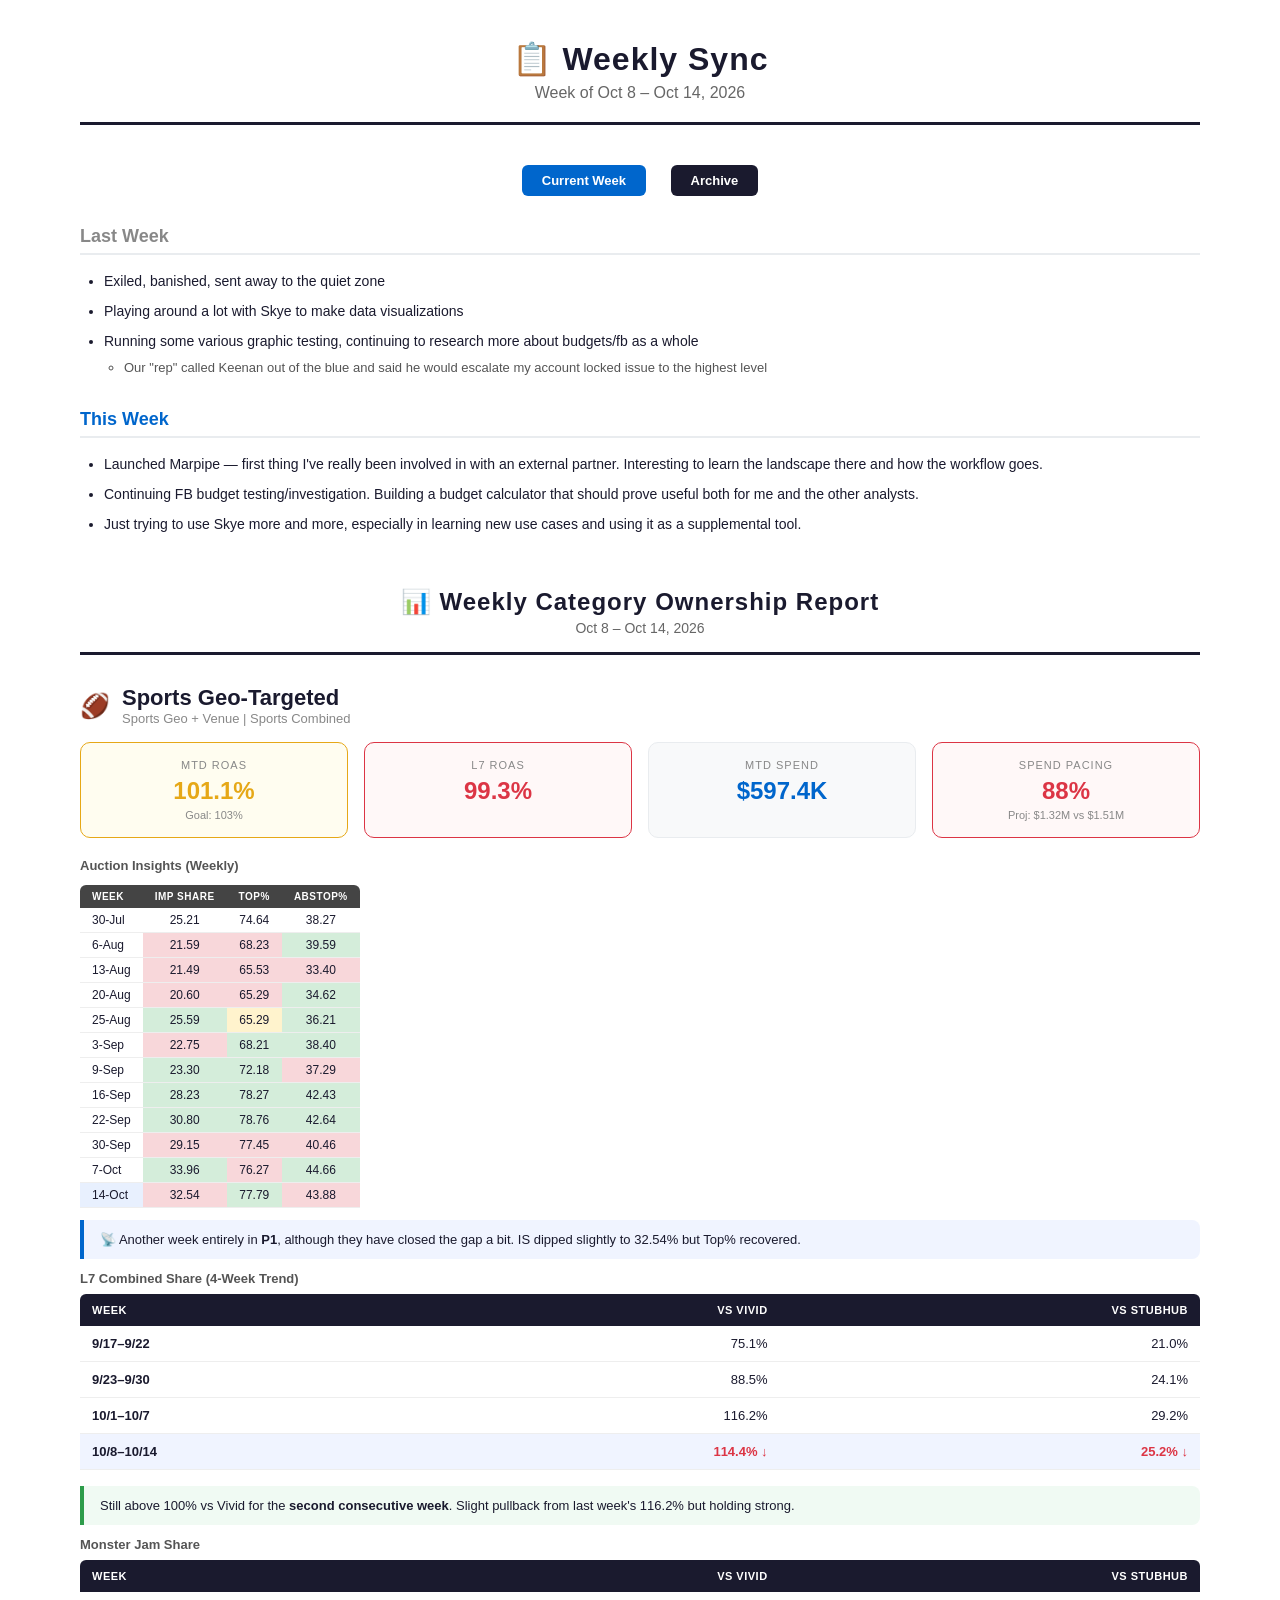
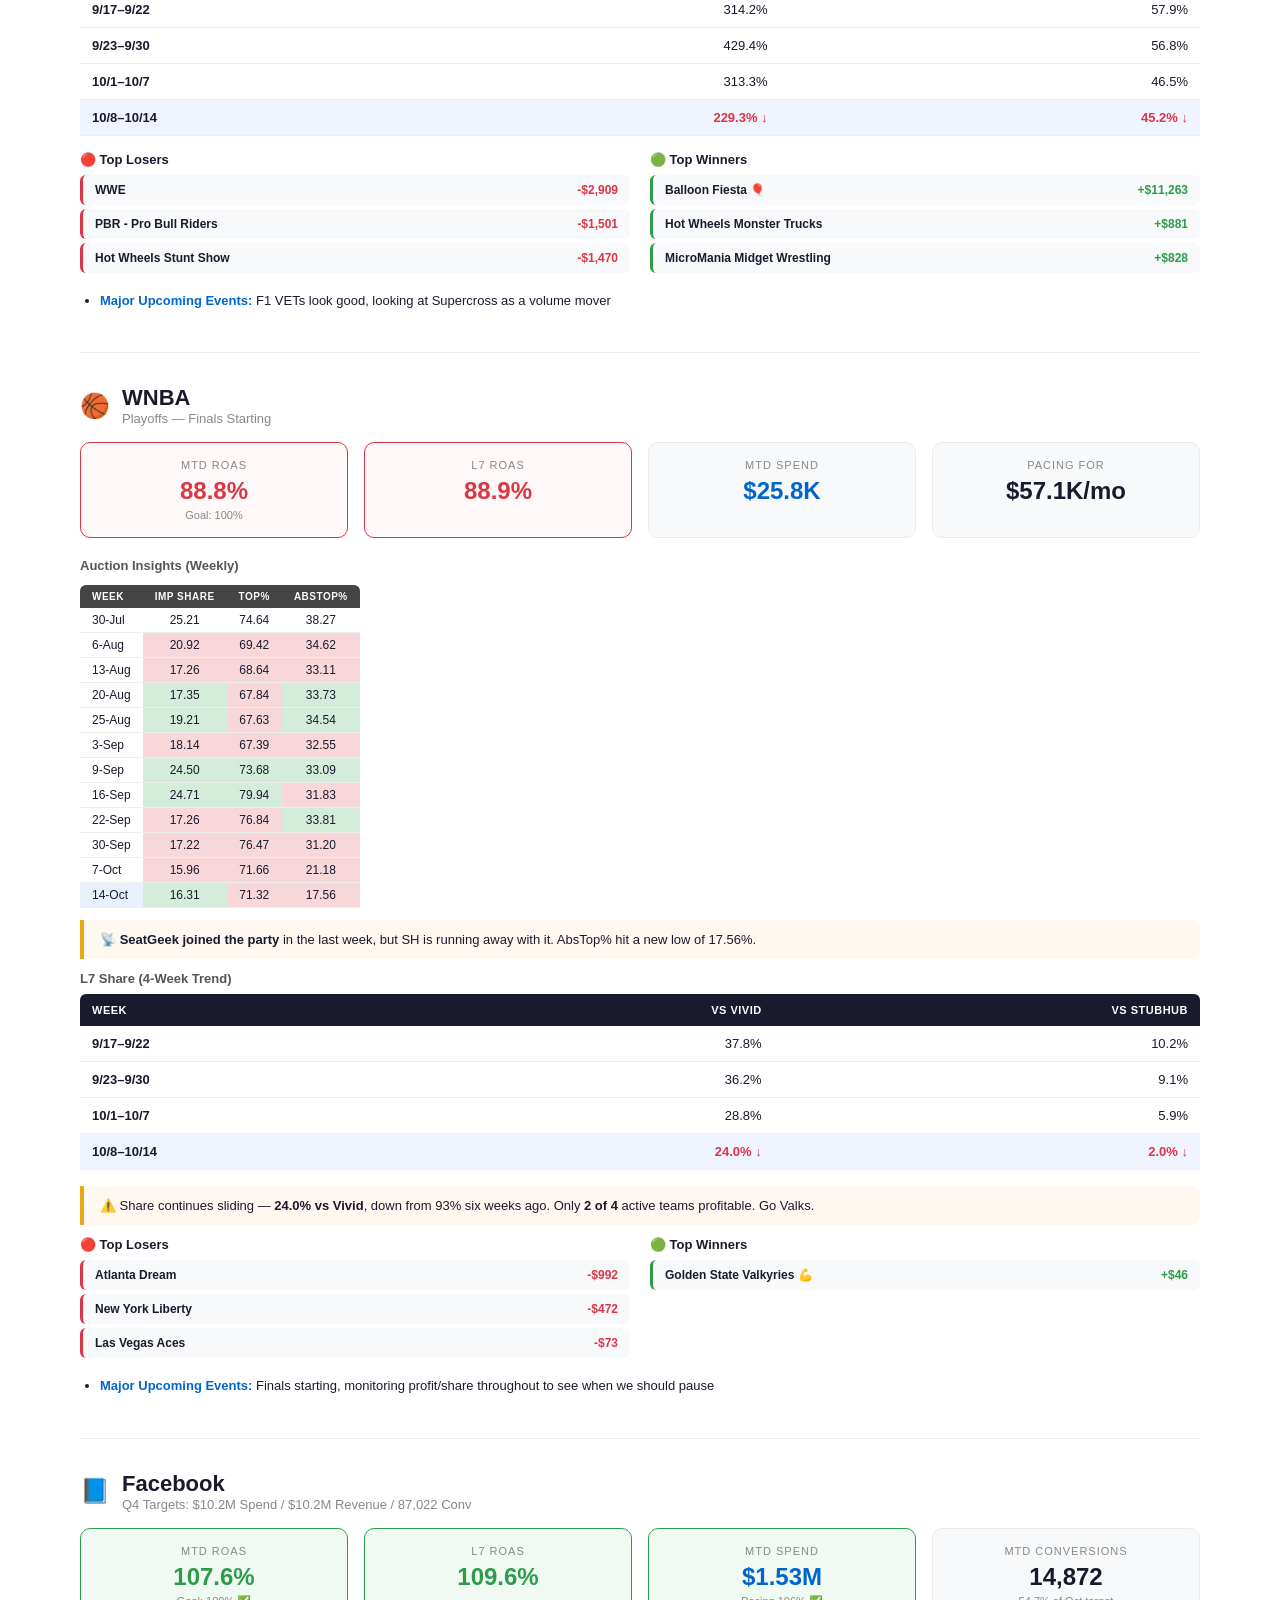
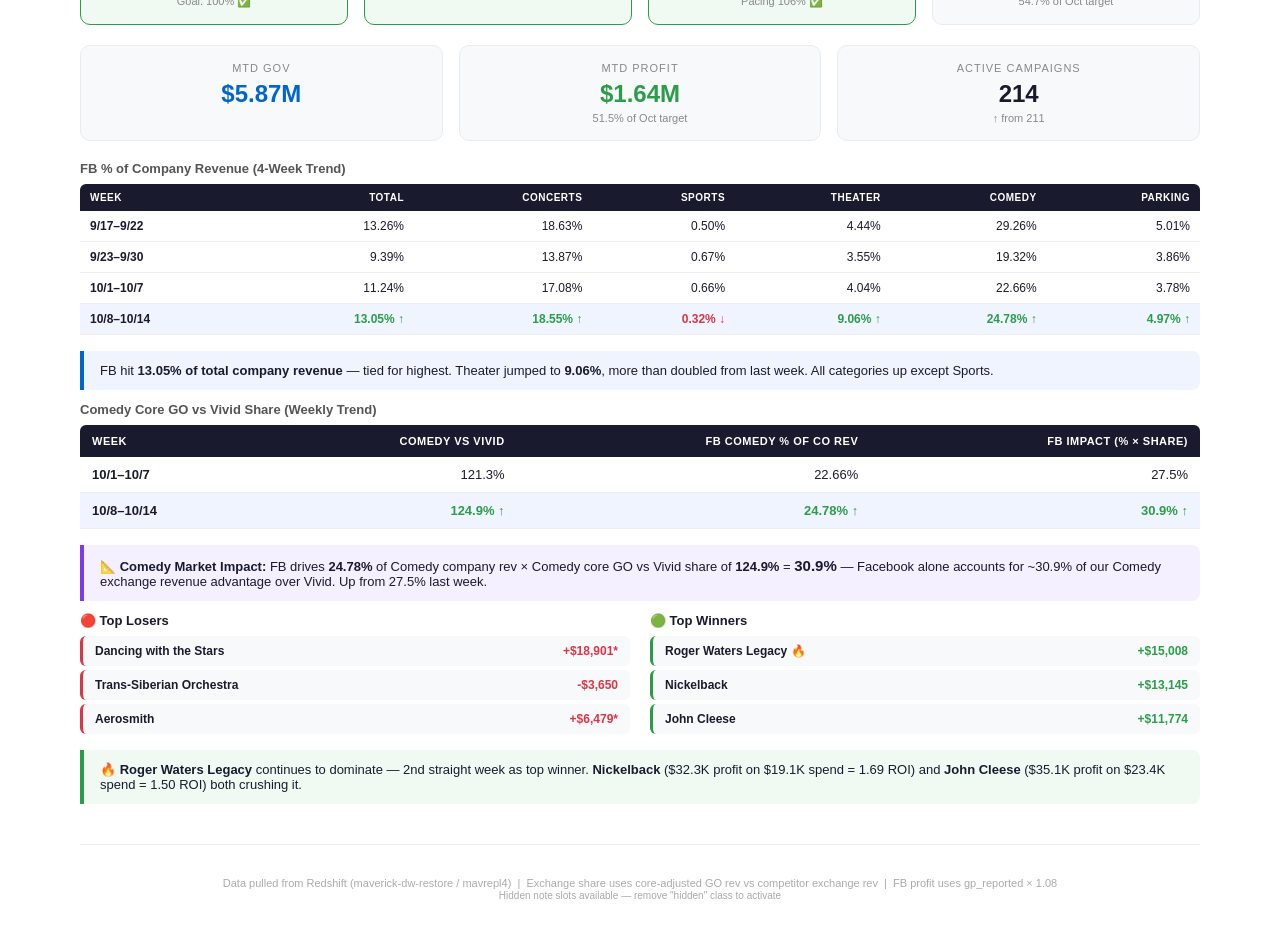
==== index.html @ dedd5990 "week of 10/8-10/14" ====
<!DOCTYPE html>
<html lang="en">
<head>
<meta charset="UTF-8">
<meta name="viewport" content="width=device-width, initial-scale=1.0">
<title>Weekly Sync</title>
<link rel="stylesheet" href="style.css">
</head>
<body>

<div class="page-header">
  <h1>📋 Weekly Sync</h1>
  <div class="date">Week of Oct 8 – Oct 14, 2026</div>
</div>

<div class="nav-bar">
  <a href="index.html" class="active">Current Week</a>
  <a href="archive/index.html">Archive</a>
</div>

<!-- ===================== SYNC SECTION ===================== -->
<div class="section">

  <div class="sync-section">
    <div class="sync-title last-week">Last Week</div>
    <ul class="sync-list">
      <li>Exiled, banished, sent away to the quiet zone</li>
      <li>Playing around a lot with Skye to make data visualizations</li>
      <li>Running some various graphic testing, continuing to research more about budgets/fb as a whole
        <ul class="sub-list">
          <li>Our "rep" called Keenan out of the blue and said he would escalate my account locked issue to the highest level</li>
        </ul>
      </li>
    </ul>
  </div>

  <div class="sync-section">
    <div class="sync-title this-week">This Week</div>
    <ul class="sync-list">
      <li>Launched Marpipe — first thing I've really been involved in with an external partner. Interesting to learn the landscape there and how the workflow goes.</li>
      <li>Continuing FB budget testing/investigation. Building a budget calculator that should prove useful both for me and the other analysts.</li>
      <li>Just trying to use Skye more and more, especially in learning new use cases and using it as a supplemental tool.</li>
    </ul>
  </div>

  <div class="manual-note hidden"><!-- ✏️ Extra sync note slot 1 --></div>
  <div class="manual-note hidden"><!-- ✏️ Extra sync note slot 2 --></div>
</div>

<!-- ===================== OWNERSHIP REPORT DIVIDER ===================== -->
<div class="section-divider">
  <h2>📊 Weekly Category Ownership Report</h2>
  <div class="sub">Oct 8 – Oct 14, 2026</div>
</div>

<!-- ===================== SPORTS GEO ===================== -->
<div class="section">
  <div class="section-header">
    <span class="section-icon">🏈</span>
    <div>
      <div class="section-title">Sports Geo-Targeted</div>
      <div class="section-subtitle">Sports Geo + Venue | Sports Combined</div>
    </div>
  </div>

  <div class="kpi-row">
    <div class="kpi-card target-close">
      <div class="kpi-label">MTD ROAS</div>
      <div class="kpi-value kpi-yellow">101.1%</div>
      <div class="kpi-sub">Goal: 103%</div>
    </div>
    <div class="kpi-card target-miss">
      <div class="kpi-label">L7 ROAS</div>
      <div class="kpi-value kpi-red">99.3%</div>
    </div>
    <div class="kpi-card">
      <div class="kpi-label">MTD Spend</div>
      <div class="kpi-value kpi-blue">$597.4K</div>
    </div>
    <div class="kpi-card target-miss">
      <div class="kpi-label">Spend Pacing</div>
      <div class="kpi-value kpi-red">88%</div>
      <div class="kpi-sub">Proj: $1.32M vs $1.51M</div>
    </div>
  </div>

  <div class="share-label">Auction Insights (Weekly)</div>
  <table class="auction-table">
    <tr><th>Week</th><th>Imp Share</th><th>Top%</th><th>AbsTop%</th></tr>
    <tr><td>30-Jul</td><td>25.21</td><td>74.64</td><td>38.27</td></tr>
    <tr><td>6-Aug</td><td class="a-down">21.59</td><td class="a-down">68.23</td><td class="a-up">39.59</td></tr>
    <tr><td>13-Aug</td><td class="a-down">21.49</td><td class="a-down">65.53</td><td class="a-down">33.40</td></tr>
    <tr><td>20-Aug</td><td class="a-down">20.60</td><td class="a-down">65.29</td><td class="a-up">34.62</td></tr>
    <tr><td>25-Aug</td><td class="a-up">25.59</td><td class="a-flat">65.29</td><td class="a-up">36.21</td></tr>
    <tr><td>3-Sep</td><td class="a-down">22.75</td><td class="a-up">68.21</td><td class="a-up">38.40</td></tr>
    <tr><td>9-Sep</td><td class="a-up">23.30</td><td class="a-up">72.18</td><td class="a-down">37.29</td></tr>
    <tr><td>16-Sep</td><td class="a-up">28.23</td><td class="a-up">78.27</td><td class="a-up">42.43</td></tr>
    <tr><td>22-Sep</td><td class="a-up">30.80</td><td class="a-up">78.76</td><td class="a-up">42.64</td></tr>
    <tr><td>30-Sep</td><td class="a-down">29.15</td><td class="a-down">77.45</td><td class="a-down">40.46</td></tr>
    <tr><td>7-Oct</td><td class="a-up">33.96</td><td class="a-down">76.27</td><td class="a-up">44.66</td></tr>
    <tr class="auction-current"><td>14-Oct</td><td class="a-down">32.54</td><td class="a-up">77.79</td><td class="a-down">43.88</td></tr>
  </table>

  <div class="callout">
    📡 Another week entirely in <strong>P1</strong>, although they have closed the gap a bit. IS dipped slightly to 32.54% but Top% recovered.
  </div>

  <div class="share-label">L7 Combined Share (4-Week Trend)</div>
  <table>
    <tr><th>Week</th><th>vs Vivid</th><th>vs StubHub</th></tr>
    <tr><td>9/17–9/22</td><td>75.1%</td><td>21.0%</td></tr>
    <tr><td>9/23–9/30</td><td>88.5%</td><td>24.1%</td></tr>
    <tr><td>10/1–10/7</td><td>116.2%</td><td>29.2%</td></tr>
    <tr class="current-week"><td>10/8–10/14</td><td class="trend-down">114.4% ↓</td><td class="trend-down">25.2% ↓</td></tr>
  </table>

  <div class="callout callout-good">
    Still above 100% vs Vivid for the <strong>second consecutive week</strong>. Slight pullback from last week's 116.2% but holding strong.
  </div>

  <div class="share-label">Monster Jam Share</div>
  <table>
    <tr><th>Week</th><th>vs Vivid</th><th>vs StubHub</th></tr>
    <tr><td>9/17–9/22</td><td>314.2%</td><td>57.9%</td></tr>
    <tr><td>9/23–9/30</td><td>429.4%</td><td>56.8%</td></tr>
    <tr><td>10/1–10/7</td><td>313.3%</td><td>46.5%</td></tr>
    <tr class="current-week"><td>10/8–10/14</td><td class="trend-down">229.3% ↓</td><td class="trend-down">45.2% ↓</td></tr>
  </table>

  <div class="winners-losers">
    <div class="wl-col">
      <div class="wl-title">🔴 Top Losers</div>
      <div class="wl-item loser"><span class="wl-name">WWE</span><span class="wl-pnl" style="color:#dc3545">-$2,909</span></div>
      <div class="wl-item loser"><span class="wl-name">PBR - Pro Bull Riders</span><span class="wl-pnl" style="color:#dc3545">-$1,501</span></div>
      <div class="wl-item loser"><span class="wl-name">Hot Wheels Stunt Show</span><span class="wl-pnl" style="color:#dc3545">-$1,470</span></div>
    </div>
    <div class="wl-col">
      <div class="wl-title">🟢 Top Winners</div>
      <div class="wl-item winner"><span class="wl-name">Balloon Fiesta 🎈</span><span class="wl-pnl" style="color:#2d9c4a">+$11,263</span></div>
      <div class="wl-item winner"><span class="wl-name">Hot Wheels Monster Trucks</span><span class="wl-pnl" style="color:#2d9c4a">+$881</span></div>
      <div class="wl-item winner"><span class="wl-name">MicroMania Midget Wrestling</span><span class="wl-pnl" style="color:#2d9c4a">+$828</span></div>
    </div>
  </div>

  <ul class="bullet-list">
    <li><span class="highlight">Major Upcoming Events:</span> F1 VETs look good, looking at Supercross as a volume mover</li>
  </ul>

  <div class="manual-note hidden"><!-- ✏️ Extra note slot 1 --></div>
  <div class="manual-note hidden"><!-- ✏️ Extra note slot 2 --></div>
</div>

<div class="divider"></div>

<!-- ===================== WNBA ===================== -->
<div class="section">
  <div class="section-header">
    <span class="section-icon">🏀</span>
    <div>
      <div class="section-title">WNBA</div>
      <div class="section-subtitle">Playoffs — Finals Starting</div>
    </div>
  </div>

  <div class="kpi-row">
    <div class="kpi-card target-miss">
      <div class="kpi-label">MTD ROAS</div>
      <div class="kpi-value kpi-red">88.8%</div>
      <div class="kpi-sub">Goal: 100%</div>
    </div>
    <div class="kpi-card target-miss">
      <div class="kpi-label">L7 ROAS</div>
      <div class="kpi-value kpi-red">88.9%</div>
    </div>
    <div class="kpi-card">
      <div class="kpi-label">MTD Spend</div>
      <div class="kpi-value kpi-blue">$25.8K</div>
    </div>
    <div class="kpi-card">
      <div class="kpi-label">Pacing For</div>
      <div class="kpi-value">$57.1K/mo</div>
    </div>
  </div>

  <div class="share-label">Auction Insights (Weekly)</div>
  <table class="auction-table">
    <tr><th>Week</th><th>Imp Share</th><th>Top%</th><th>AbsTop%</th></tr>
    <tr><td>30-Jul</td><td>25.21</td><td>74.64</td><td>38.27</td></tr>
    <tr><td>6-Aug</td><td class="a-down">20.92</td><td class="a-down">69.42</td><td class="a-down">34.62</td></tr>
    <tr><td>13-Aug</td><td class="a-down">17.26</td><td class="a-down">68.64</td><td class="a-down">33.11</td></tr>
    <tr><td>20-Aug</td><td class="a-up">17.35</td><td class="a-down">67.84</td><td class="a-up">33.73</td></tr>
    <tr><td>25-Aug</td><td class="a-up">19.21</td><td class="a-down">67.63</td><td class="a-up">34.54</td></tr>
    <tr><td>3-Sep</td><td class="a-down">18.14</td><td class="a-down">67.39</td><td class="a-down">32.55</td></tr>
    <tr><td>9-Sep</td><td class="a-up">24.50</td><td class="a-up">73.68</td><td class="a-up">33.09</td></tr>
    <tr><td>16-Sep</td><td class="a-up">24.71</td><td class="a-up">79.94</td><td class="a-down">31.83</td></tr>
    <tr><td>22-Sep</td><td class="a-down">17.26</td><td class="a-down">76.84</td><td class="a-up">33.81</td></tr>
    <tr><td>30-Sep</td><td class="a-down">17.22</td><td class="a-down">76.47</td><td class="a-down">31.20</td></tr>
    <tr><td>7-Oct</td><td class="a-down">15.96</td><td class="a-down">71.66</td><td class="a-down">21.18</td></tr>
    <tr class="auction-current"><td>14-Oct</td><td class="a-up">16.31</td><td class="a-down">71.32</td><td class="a-down">17.56</td></tr>
  </table>

  <div class="callout callout-warn">
    📡 <strong>SeatGeek joined the party</strong> in the last week, but SH is running away with it. AbsTop% hit a new low of 17.56%.
  </div>

  <div class="share-label">L7 Share (4-Week Trend)</div>
  <table>
    <tr><th>Week</th><th>vs Vivid</th><th>vs StubHub</th></tr>
    <tr><td>9/17–9/22</td><td>37.8%</td><td>10.2%</td></tr>
    <tr><td>9/23–9/30</td><td>36.2%</td><td>9.1%</td></tr>
    <tr><td>10/1–10/7</td><td>28.8%</td><td>5.9%</td></tr>
    <tr class="current-week"><td>10/8–10/14</td><td class="trend-down">24.0% ↓</td><td class="trend-down">2.0% ↓</td></tr>
  </table>

  <div class="callout callout-warn">
    ⚠️ Share continues sliding — <strong>24.0% vs Vivid</strong>, down from 93% six weeks ago. Only <strong>2 of 4</strong> active teams profitable. Go Valks.
  </div>

  <div class="winners-losers">
    <div class="wl-col">
      <div class="wl-title">🔴 Top Losers</div>
      <div class="wl-item loser"><span class="wl-name">Atlanta Dream</span><span class="wl-pnl" style="color:#dc3545">-$992</span></div>
      <div class="wl-item loser"><span class="wl-name">New York Liberty</span><span class="wl-pnl" style="color:#dc3545">-$472</span></div>
      <div class="wl-item loser"><span class="wl-name">Las Vegas Aces</span><span class="wl-pnl" style="color:#dc3545">-$73</span></div>
    </div>
    <div class="wl-col">
      <div class="wl-title">🟢 Top Winners</div>
      <div class="wl-item winner"><span class="wl-name">Golden State Valkyries 💪</span><span class="wl-pnl" style="color:#2d9c4a">+$46</span></div>
    </div>
  </div>

  <ul class="bullet-list">
    <li><span class="highlight">Major Upcoming Events:</span> Finals starting, monitoring profit/share throughout to see when we should pause</li>
  </ul>

  <div class="manual-note hidden"><!-- ✏️ Extra note slot 1 --></div>
  <div class="manual-note hidden"><!-- ✏️ Extra note slot 2 --></div>
</div>

<div class="divider"></div>

<!-- ===================== FACEBOOK ===================== -->
<div class="section">
  <div class="section-header">
    <span class="section-icon">📘</span>
    <div>
      <div class="section-title">Facebook</div>
      <div class="section-subtitle">Q4 Targets: $10.2M Spend / $10.2M Revenue / 87,022 Conv</div>
    </div>
  </div>

  <div class="kpi-row">
    <div class="kpi-card target-hit">
      <div class="kpi-label">MTD ROAS</div>
      <div class="kpi-value kpi-green">107.6%</div>
      <div class="kpi-sub">Goal: 100% ✅</div>
    </div>
    <div class="kpi-card target-hit">
      <div class="kpi-label">L7 ROAS</div>
      <div class="kpi-value kpi-green">109.6%</div>
    </div>
    <div class="kpi-card target-hit">
      <div class="kpi-label">MTD Spend</div>
      <div class="kpi-value kpi-blue">$1.53M</div>
      <div class="kpi-sub">Pacing 106% ✅</div>
    </div>
    <div class="kpi-card">
      <div class="kpi-label">MTD Conversions</div>
      <div class="kpi-value">14,872</div>
      <div class="kpi-sub">54.7% of Oct target</div>
    </div>
  </div>

  <div class="kpi-row">
    <div class="kpi-card">
      <div class="kpi-label">MTD GOV</div>
      <div class="kpi-value kpi-blue">$5.87M</div>
    </div>
    <div class="kpi-card">
      <div class="kpi-label">MTD Profit</div>
      <div class="kpi-value kpi-green">$1.64M</div>
      <div class="kpi-sub">51.5% of Oct target</div>
    </div>
    <div class="kpi-card">
      <div class="kpi-label">Active Campaigns</div>
      <div class="kpi-value">214</div>
      <div class="kpi-sub">↑ from 211</div>
    </div>
  </div>

  <div class="share-label">FB % of Company Revenue (4-Week Trend)</div>
  <table class="fb-pct-table">
    <tr><th>Week</th><th>Total</th><th>Concerts</th><th>Sports</th><th>Theater</th><th>Comedy</th><th>Parking</th></tr>
    <tr><td>9/17–9/22</td><td>13.26%</td><td>18.63%</td><td>0.50%</td><td>4.44%</td><td>29.26%</td><td>5.01%</td></tr>
    <tr><td>9/23–9/30</td><td>9.39%</td><td>13.87%</td><td>0.67%</td><td>3.55%</td><td>19.32%</td><td>3.86%</td></tr>
    <tr><td>10/1–10/7</td><td>11.24%</td><td>17.08%</td><td>0.66%</td><td>4.04%</td><td>22.66%</td><td>3.78%</td></tr>
    <tr class="current-week"><td>10/8–10/14</td><td class="trend-up">13.05% ↑</td><td class="trend-up">18.55% ↑</td><td class="trend-down">0.32% ↓</td><td class="trend-up">9.06% ↑</td><td class="trend-up">24.78% ↑</td><td class="trend-up">4.97% ↑</td></tr>
  </table>

  <div class="callout">
    FB hit <strong>13.05% of total company revenue</strong> — tied for highest. Theater jumped to <strong>9.06%</strong>, more than doubled from last week. All categories up except Sports.
  </div>

  <!-- COMEDY SHARE TRACKING -->
  <div class="share-label">Comedy Core GO vs Vivid Share (Weekly Trend)</div>
  <table>
    <tr><th>Week</th><th>Comedy vs Vivid</th><th>FB Comedy % of Co Rev</th><th>FB Impact (% × Share)</th></tr>
    <tr><td>10/1–10/7</td><td>121.3%</td><td>22.66%</td><td>27.5%</td></tr>
    <tr class="current-week"><td>10/8–10/14</td><td class="trend-up">124.9% ↑</td><td class="trend-up">24.78% ↑</td><td class="trend-up">30.9% ↑</td></tr>
  </table>

  <div class="callout callout-purple">
    📐 <strong>Comedy Market Impact:</strong>
    FB drives <strong>24.78%</strong> of Comedy company rev &times; Comedy core GO vs Vivid share of <strong>124.9%</strong>
    = <strong style="font-size: 15px;">30.9%</strong> — Facebook alone accounts for ~30.9% of our Comedy exchange revenue advantage over Vivid. Up from 27.5% last week.
  </div>

  <div class="winners-losers">
    <div class="wl-col">
      <div class="wl-title">🔴 Top Losers</div>
      <div class="wl-item loser"><span class="wl-name">Dancing with the Stars</span><span class="wl-pnl" style="color:#dc3545">+$18,901*</span></div>
      <div class="wl-item loser"><span class="wl-name">Trans-Siberian Orchestra</span><span class="wl-pnl" style="color:#dc3545">-$3,650</span></div>
      <div class="wl-item loser"><span class="wl-name">Aerosmith</span><span class="wl-pnl" style="color:#dc3545">+$6,479*</span></div>
    </div>
    <div class="wl-col">
      <div class="wl-title">🟢 Top Winners</div>
      <div class="wl-item winner"><span class="wl-name">Roger Waters Legacy 🔥</span><span class="wl-pnl" style="color:#2d9c4a">+$15,008</span></div>
      <div class="wl-item winner"><span class="wl-name">Nickelback</span><span class="wl-pnl" style="color:#2d9c4a">+$13,145</span></div>
      <div class="wl-item winner"><span class="wl-name">John Cleese</span><span class="wl-pnl" style="color:#2d9c4a">+$11,774</span></div>
    </div>
  </div>

  <div class="callout callout-good">
    🔥 <strong>Roger Waters Legacy</strong> continues to dominate — 2nd straight week as top winner. <strong>Nickelback</strong> ($32.3K profit on $19.1K spend = 1.69 ROI) and <strong>John Cleese</strong> ($35.1K profit on $23.4K spend = 1.50 ROI) both crushing it.
  </div>

  <div class="manual-note hidden"><!-- ✏️ Extra note slot 1 --></div>
  <div class="manual-note hidden"><!-- ✏️ Extra note slot 2 --></div>
</div>

<div class="divider"></div>

<div style="text-align: center; color: #aaa; font-size: 11px; margin-top: 30px;">
  Data pulled from Redshift (maverick-dw-restore / mavrepl4) &nbsp;|&nbsp; Exchange share uses core-adjusted GO rev vs competitor exchange rev &nbsp;|&nbsp; FB profit uses gp_reported × 1.08
  <br>
  <span style="font-size: 10px;">Hidden note slots available — remove "hidden" class to activate</span>
</div>

</body>
</html>
---- style.css ----
* { margin: 0; padding: 0; box-sizing: border-box; }
body { font-family: 'Segoe UI', Tahoma, Geneva, Verdana, sans-serif; background: #fff; color: #1a1a2e; padding: 40px; max-width: 1200px; margin: 0 auto; }

.page-header { text-align: center; margin-bottom: 40px; border-bottom: 3px solid #1a1a2e; padding-bottom: 20px; }
.page-header h1 { font-size: 32px; font-weight: 700; letter-spacing: 1px; }
.page-header .date { font-size: 16px; color: #666; margin-top: 6px; }

.nav-bar { text-align: center; margin-bottom: 30px; }
.nav-bar a { display: inline-block; margin: 0 10px; padding: 8px 20px; background: #1a1a2e; color: #fff; text-decoration: none; border-radius: 6px; font-size: 13px; font-weight: 600; }
.nav-bar a:hover { background: #0066cc; }
.nav-bar a.active { background: #0066cc; }

.section-divider { text-align: center; margin: 50px 0 30px 0; border-bottom: 3px solid #1a1a2e; padding-bottom: 16px; }
.section-divider h2 { font-size: 24px; font-weight: 700; letter-spacing: 1px; }
.section-divider .sub { font-size: 14px; color: #666; margin-top: 4px; }

.section { margin-bottom: 40px; page-break-inside: avoid; }
.section-header { display: flex; align-items: center; gap: 12px; margin-bottom: 16px; }
.section-icon { font-size: 24px; }
.section-title { font-size: 22px; font-weight: 700; }
.section-subtitle { font-size: 13px; color: #888; font-weight: 400; }

.sync-section { margin-bottom: 30px; }
.sync-title { font-size: 18px; font-weight: 700; margin-bottom: 12px; padding-bottom: 6px; border-bottom: 2px solid #e9ecef; }
.sync-title.last-week { color: #888; }
.sync-title.this-week { color: #0066cc; }
.sync-title.weekend { color: #7c3aed; }
.sync-title.fb-test { color: #e6a817; }
.sync-list { padding-left: 24px; font-size: 14px; line-height: 2; margin-bottom: 16px; }
.sync-list li { margin-bottom: 2px; }
.sync-list .sub-list { padding-left: 20px; margin-top: 2px; }
.sync-list .sub-list li { font-size: 13px; color: #555; line-height: 1.7; }

.fb-test-container { margin: 16px 0; }
.fb-test-header { font-size: 20px; font-weight: 700; margin-bottom: 16px; }
.fb-test-grid { display: flex; gap: 24px; flex-wrap: wrap; margin-bottom: 20px; }
.fb-test-col { flex: 1; min-width: 300px; }
.fb-test-label { font-size: 14px; font-weight: 700; margin-bottom: 8px; font-style: italic; }

.data-table { width: 100%; border-collapse: collapse; font-size: 12px; margin-bottom: 16px; }
.data-table th { background: #333; color: #fff; padding: 8px 10px; text-align: right; font-size: 11px; font-weight: 600; }
.data-table th:first-child { text-align: left; }
.data-table td { padding: 7px 10px; text-align: right; border-bottom: 1px solid #eee; font-size: 12px; }
.data-table td:first-child { text-align: left; font-weight: 600; }
.data-table tr:hover { background: #f8f9fa; }
.diff-note { color: #0066cc; font-size: 11px; font-style: italic; }
.highlight-pct { background: #e8f0fe; font-weight: 700; }

.kpi-row { display: flex; gap: 16px; margin-bottom: 20px; flex-wrap: wrap; }
.kpi-card { flex: 1; min-width: 140px; background: #f8f9fa; border-radius: 10px; padding: 16px; text-align: center; border: 1px solid #e9ecef; }
.kpi-label { font-size: 11px; text-transform: uppercase; letter-spacing: 1px; color: #888; margin-bottom: 6px; }
.kpi-value { font-size: 24px; font-weight: 700; }
.kpi-sub { font-size: 11px; color: #888; margin-top: 4px; }
.kpi-green { color: #2d9c4a; }
.kpi-red { color: #dc3545; }
.kpi-yellow { color: #e6a817; }
.kpi-blue { color: #0066cc; }

.target-hit { background: #f0faf3; border-color: #2d9c4a; }
.target-miss { background: #fff8f8; border-color: #dc3545; }
.target-close { background: #fffdf0; border-color: #e6a817; }

table { width: 100%; border-collapse: collapse; margin-bottom: 16px; font-size: 13px; }
th { background: #1a1a2e; color: #fff; padding: 10px 12px; text-align: right; font-weight: 600; font-size: 11px; text-transform: uppercase; letter-spacing: 0.5px; }
th:first-child { text-align: left; border-radius: 6px 0 0 0; }
th:last-child { border-radius: 0 6px 0 0; }
td { padding: 10px 12px; text-align: right; border-bottom: 1px solid #eee; }
td:first-child { text-align: left; font-weight: 600; }
tr:hover { background: #f8f9fa; }
.current-week { font-weight: 700; background: #f0f4ff; }

.trend-up { color: #2d9c4a; font-weight: 700; }
.trend-down { color: #dc3545; font-weight: 700; }
.trend-flat { color: #888; }

.auction-table { width: auto; margin: 12px 0; font-size: 12px; }
.auction-table th { background: #444; font-size: 10px; padding: 6px 12px; }
.auction-table td { padding: 5px 12px; font-size: 12px; text-align: center; font-weight: 400; }
.auction-table td:first-child { text-align: left; }
.auction-current { background: #e8f0fe; font-weight: 700; }
.a-up { background: #d4edda; }
.a-down { background: #f8d7da; }
.a-flat { background: #fff3cd; }

.winners-losers { display: flex; gap: 20px; margin-top: 12px; }
.wl-col { flex: 1; }
.wl-title { font-size: 13px; font-weight: 700; margin-bottom: 8px; display: flex; align-items: center; gap: 6px; }
.wl-item { display: flex; justify-content: space-between; padding: 8px 12px; background: #f8f9fa; border-radius: 6px; margin-bottom: 4px; font-size: 12px; }
.wl-item.loser { border-left: 3px solid #dc3545; }
.wl-item.winner { border-left: 3px solid #2d9c4a; }
.wl-name { font-weight: 600; }
.wl-pnl { font-weight: 700; }

.divider { height: 1px; background: #e9ecef; margin: 32px 0; }

.share-label { font-size: 13px; font-weight: 700; margin-bottom: 8px; color: #555; }

.fb-pct-table td { font-size: 12px; padding: 8px 10px; }
.fb-pct-table th { font-size: 10px; padding: 8px 10px; }

.callout { background: #f0f4ff; border-left: 4px solid #0066cc; padding: 12px 16px; border-radius: 0 8px 8px 0; margin: 12px 0; font-size: 13px; }
.callout-warn { background: #fff8f0; border-left-color: #e6a817; }
.callout-good { background: #f0faf3; border-left-color: #2d9c4a; }
.callout-purple { background: #f5f0ff; border-left-color: #7c3aed; }
.callout-gray { background: #f8f9fa; border-left-color: #aaa; }

.manual-note { background: #fffef5; border: 1px dashed #ccc; border-radius: 6px; padding: 10px 14px; margin: 10px 0; font-size: 13px; color: #555; min-height: 20px; }
.manual-note.hidden { display: none; }

.bullet-list { margin: 12px 0; padding-left: 20px; font-size: 13px; line-height: 1.8; }
.bullet-list li { margin-bottom: 4px; }
.bullet-list .highlight { color: #0066cc; font-weight: 600; }

.archive-list { list-style: none; padding: 0; }
.archive-list li { margin-bottom: 8px; }
.archive-list a { display: block; padding: 14px 20px; background: #f8f9fa; border: 1px solid #e9ecef; border-radius: 8px; text-decoration: none; color: #1a1a2e; font-weight: 600; font-size: 14px; }
.archive-list a:hover { background: #e8f0fe; border-color: #0066cc; }

@media print {
  body { padding: 20px; }
  .section { page-break-inside: avoid; }
  .manual-note.hidden { display: none; }
  .nav-bar { display: none; }
}
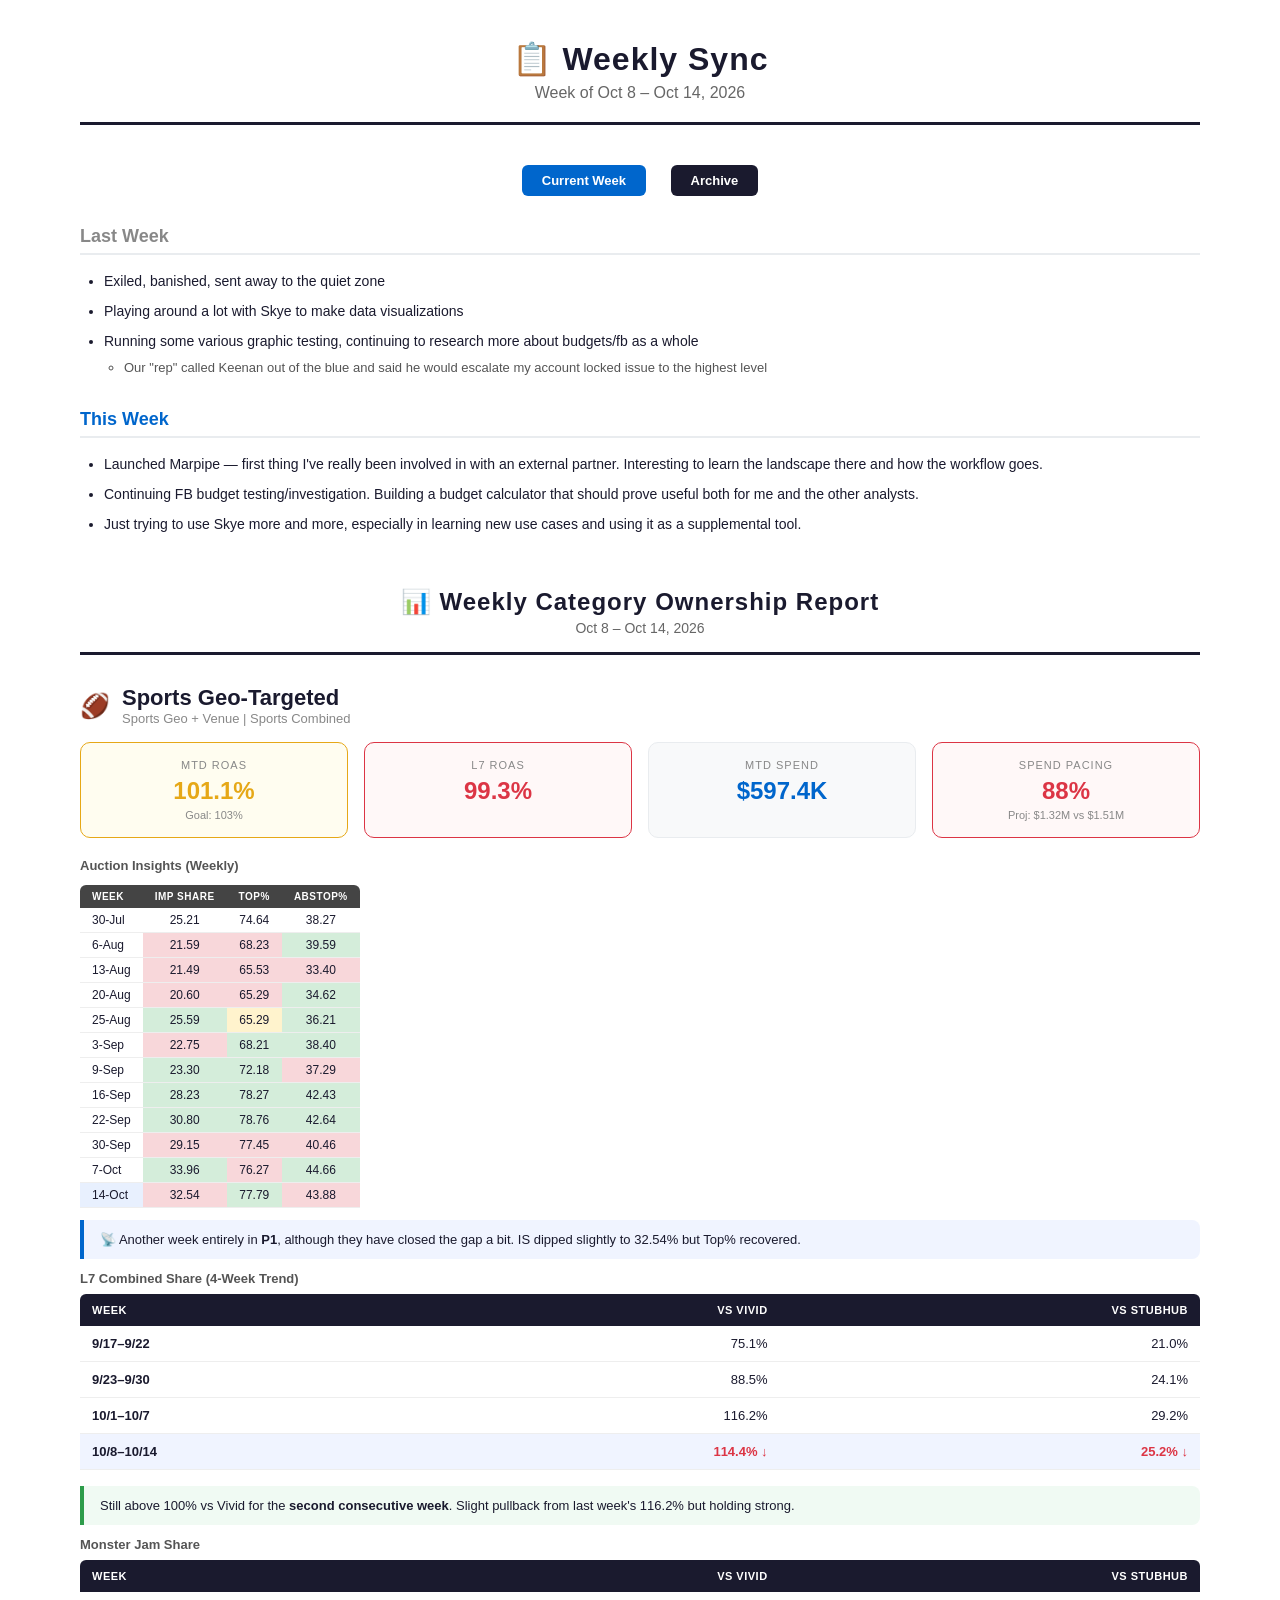
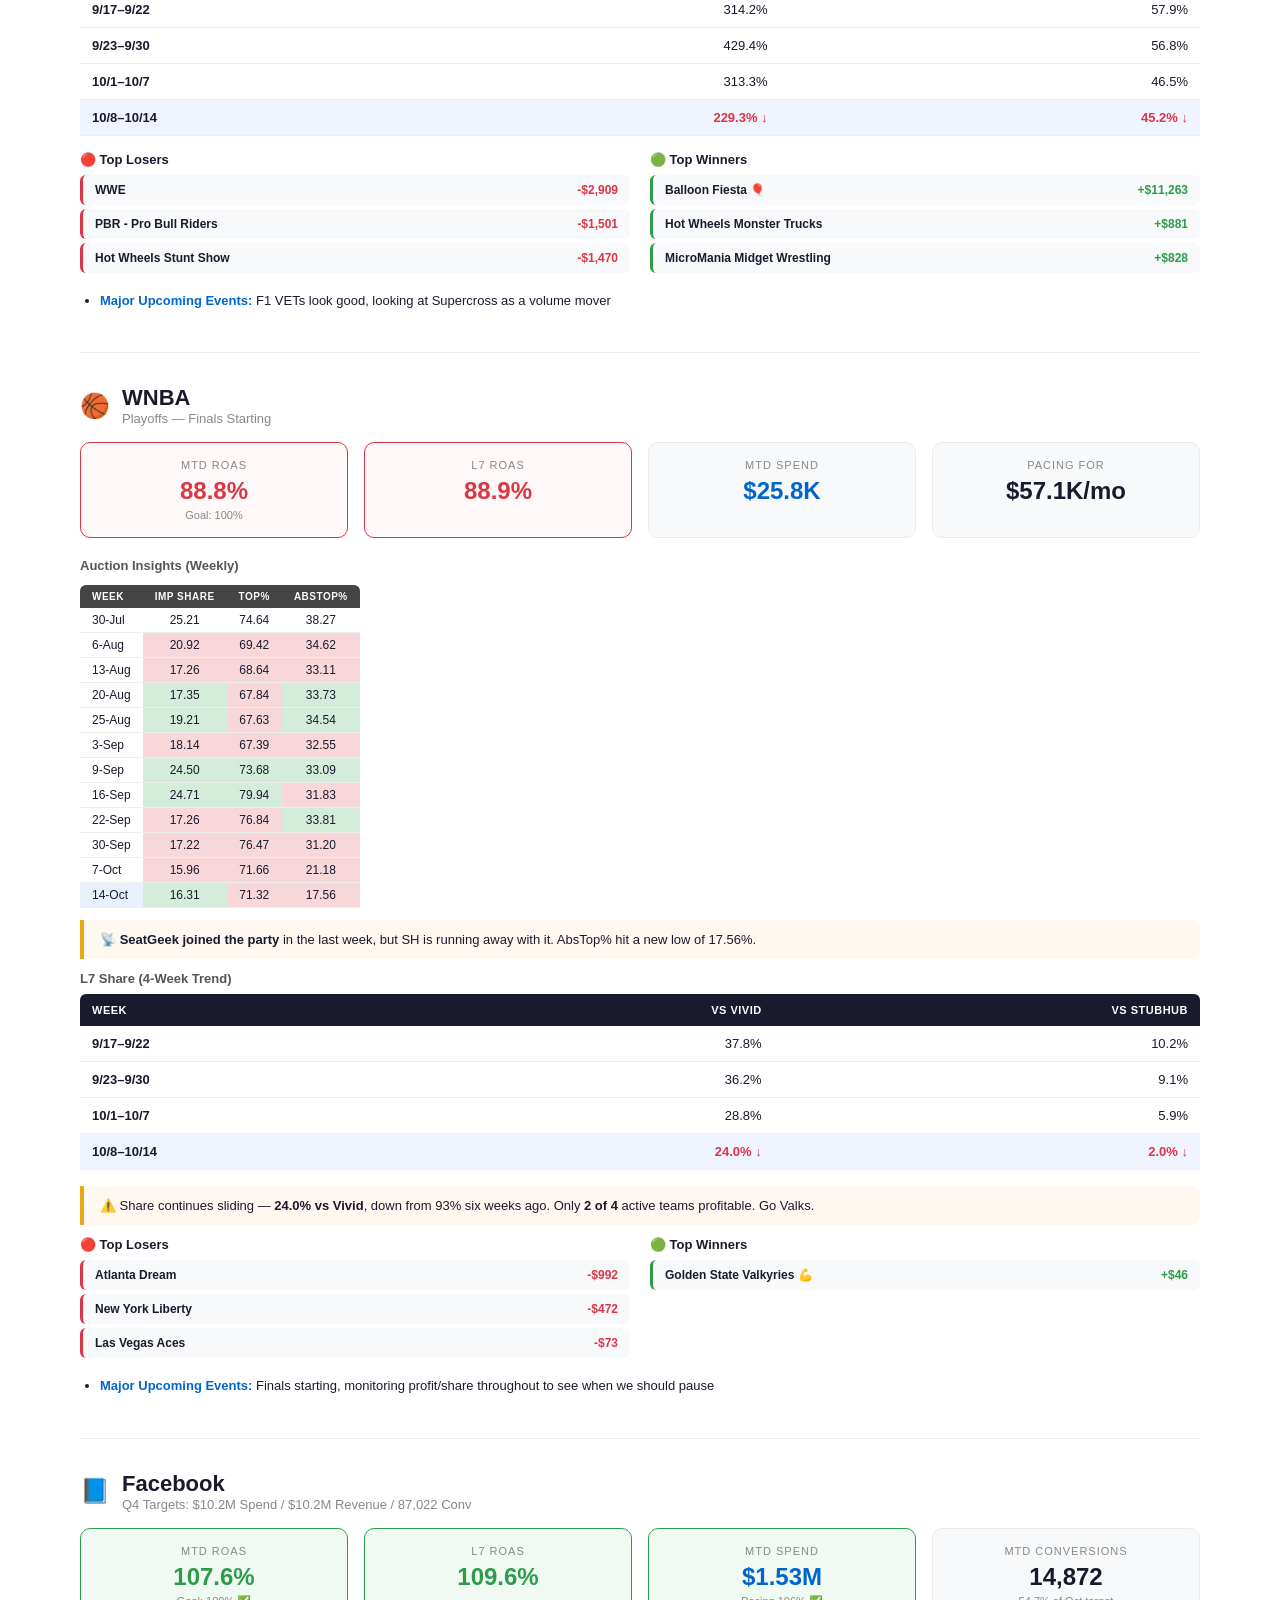
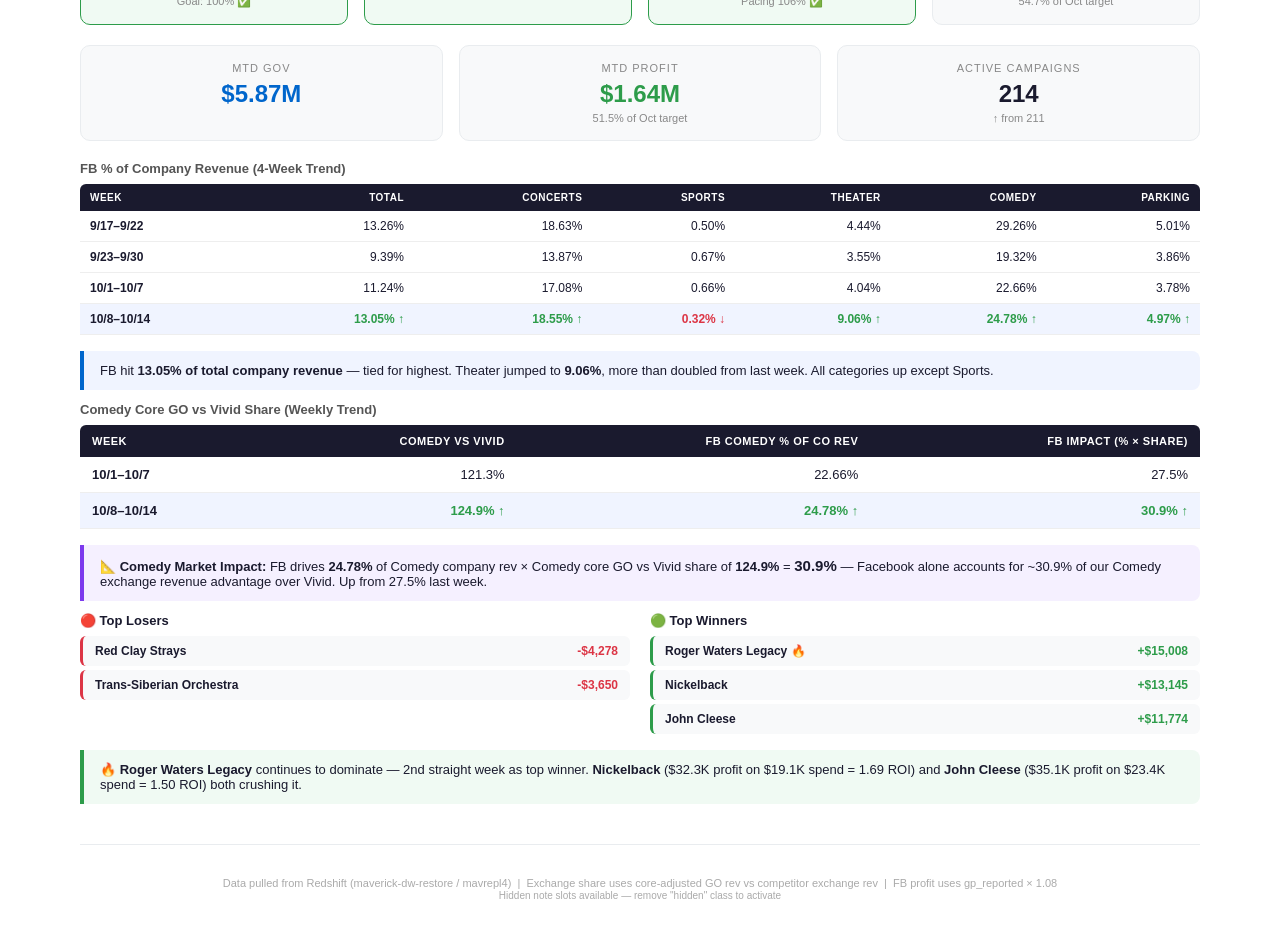
==== commit fb55219b: "fix fb losers" ====
--- a/index.html
+++ b/index.html
@@ -318,9 +318,8 @@
   <div class="winners-losers">
     <div class="wl-col">
       <div class="wl-title">🔴 Top Losers</div>
-      <div class="wl-item loser"><span class="wl-name">Dancing with the Stars</span><span class="wl-pnl" style="color:#dc3545">+$18,901*</span></div>
+      <div class="wl-item loser"><span class="wl-name">Red Clay Strays</span><span class="wl-pnl" style="color:#dc3545">-$4,278</span></div>
       <div class="wl-item loser"><span class="wl-name">Trans-Siberian Orchestra</span><span class="wl-pnl" style="color:#dc3545">-$3,650</span></div>
-      <div class="wl-item loser"><span class="wl-name">Aerosmith</span><span class="wl-pnl" style="color:#dc3545">+$6,479*</span></div>
     </div>
     <div class="wl-col">
       <div class="wl-title">🟢 Top Winners</div>
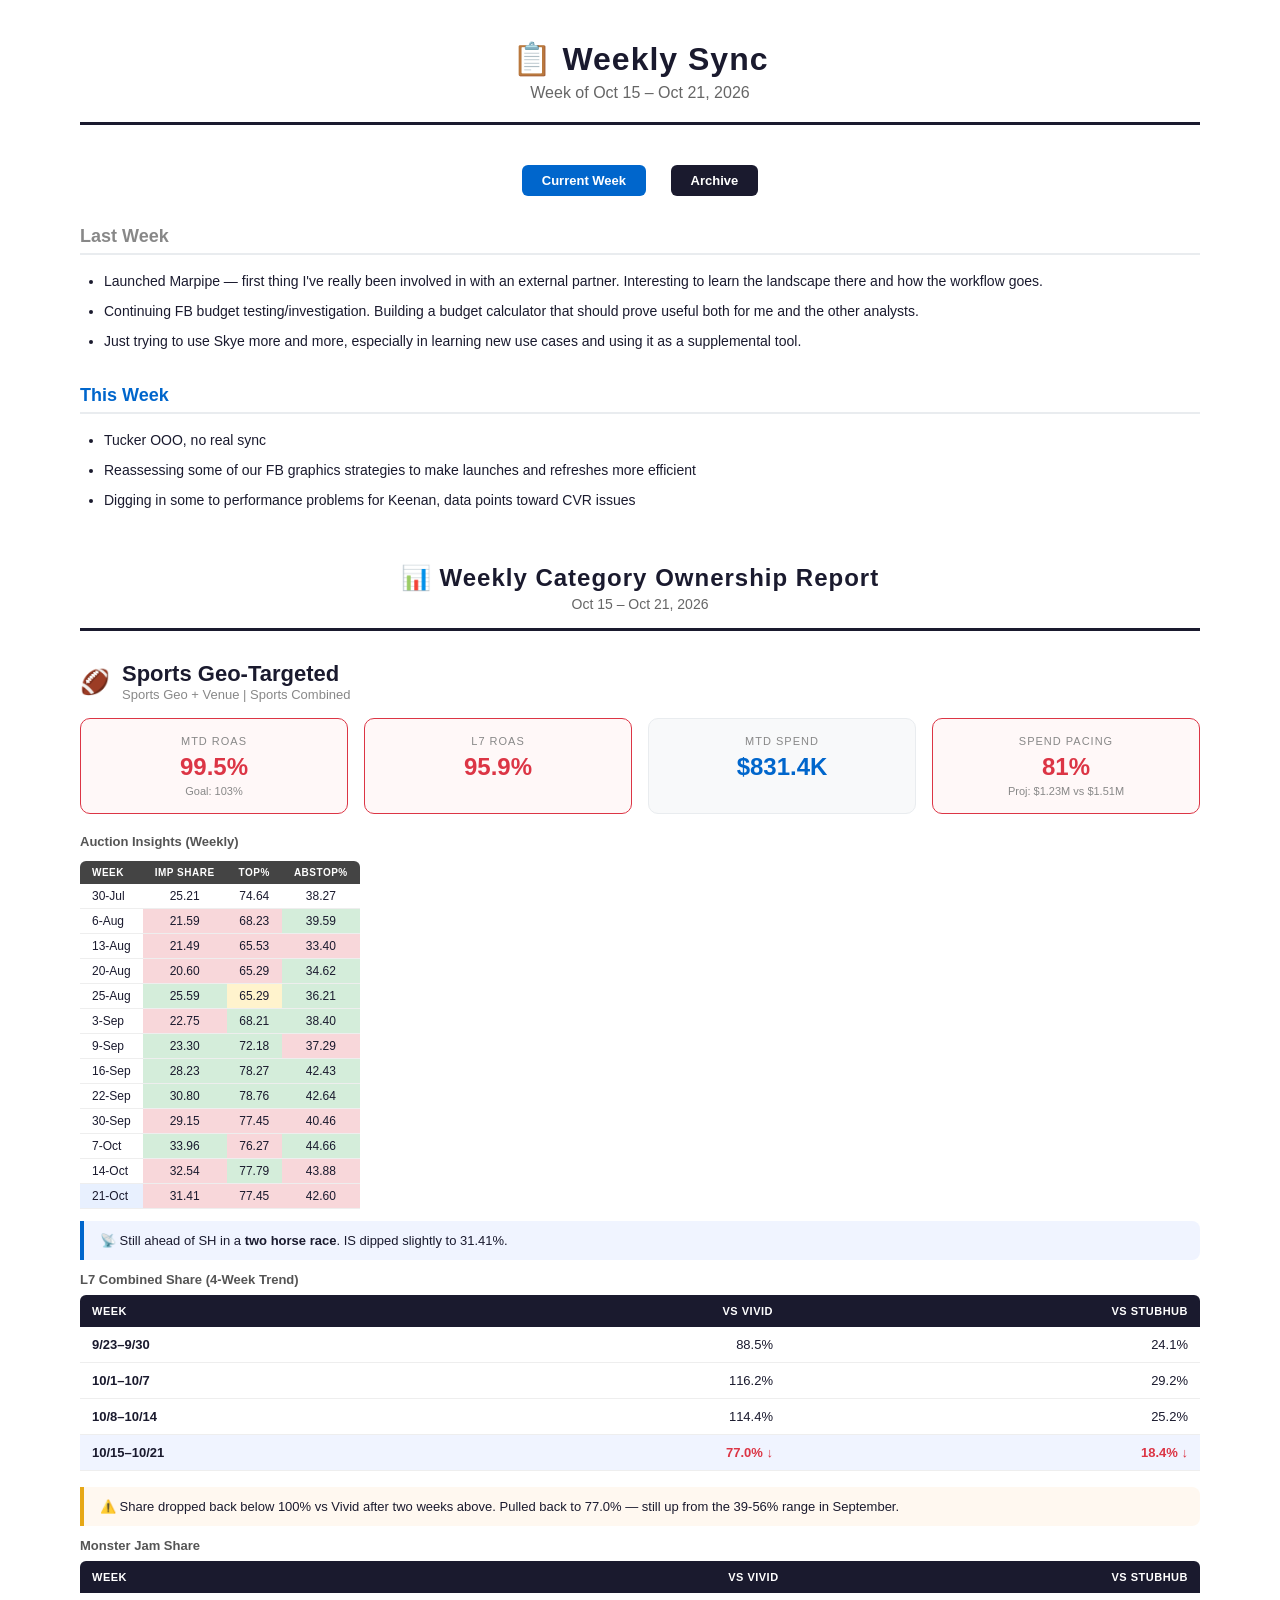
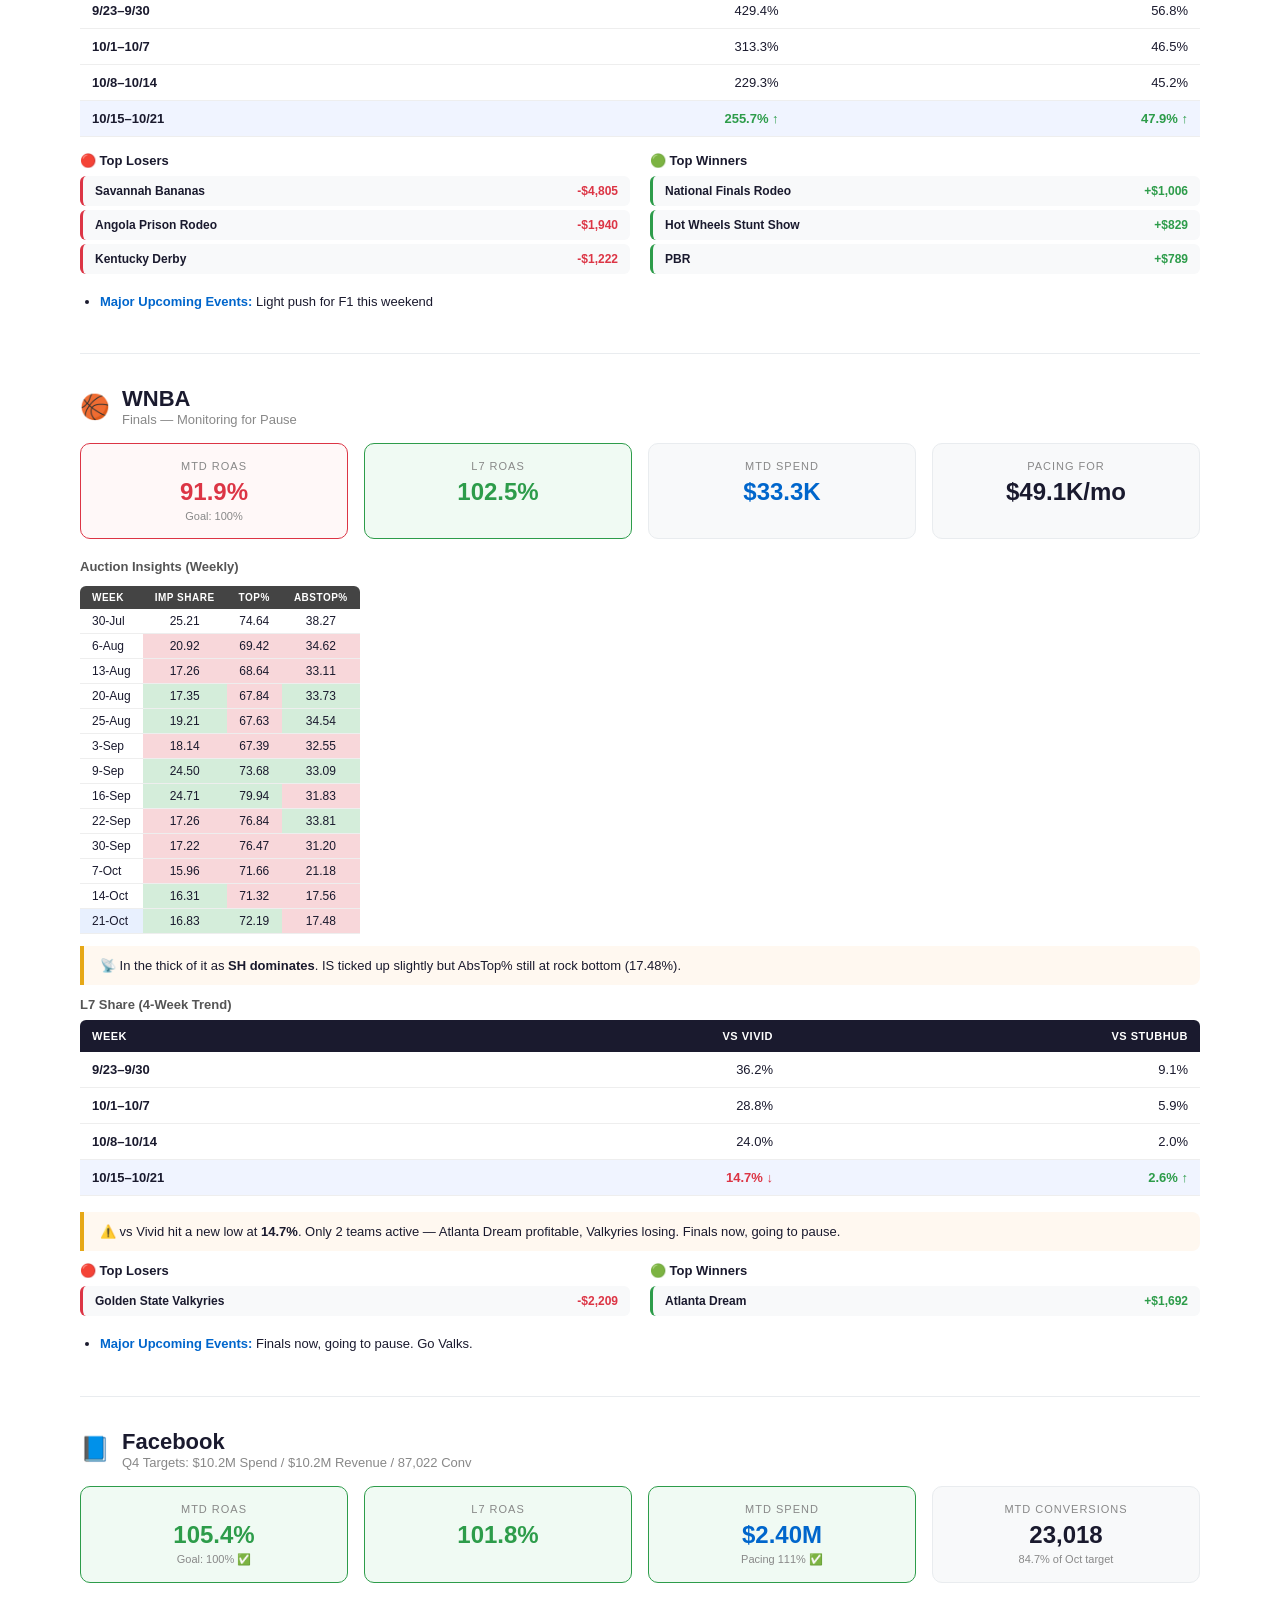
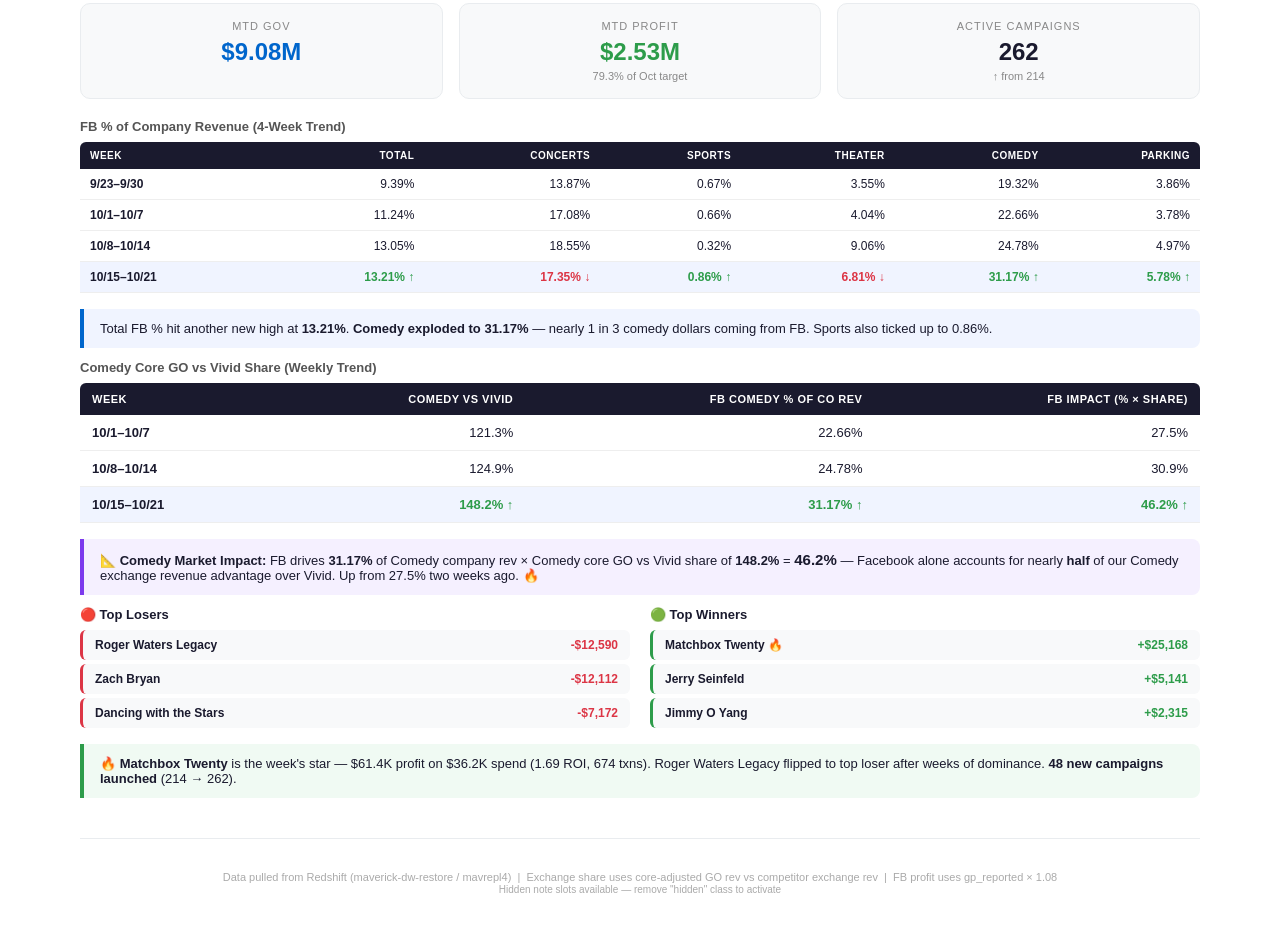
==== commit 2b026481: "week of 10/15-10/21" ====
--- a/index.html
+++ b/index.html
@@ -10,7 +10,7 @@
 
 <div class="page-header">
   <h1>📋 Weekly Sync</h1>
-  <div class="date">Week of Oct 8 – Oct 14, 2026</div>
+  <div class="date">Week of Oct 15 – Oct 21, 2026</div>
 </div>
 
 <div class="nav-bar">
@@ -20,22 +20,8 @@
 
 <!-- ===================== SYNC SECTION ===================== -->
 <div class="section">
-
   <div class="sync-section">
     <div class="sync-title last-week">Last Week</div>
-    <ul class="sync-list">
-      <li>Exiled, banished, sent away to the quiet zone</li>
-      <li>Playing around a lot with Skye to make data visualizations</li>
-      <li>Running some various graphic testing, continuing to research more about budgets/fb as a whole
-        <ul class="sub-list">
-          <li>Our "rep" called Keenan out of the blue and said he would escalate my account locked issue to the highest level</li>
-        </ul>
-      </li>
-    </ul>
-  </div>
-
-  <div class="sync-section">
-    <div class="sync-title this-week">This Week</div>
     <ul class="sync-list">
       <li>Launched Marpipe — first thing I've really been involved in with an external partner. Interesting to learn the landscape there and how the workflow goes.</li>
       <li>Continuing FB budget testing/investigation. Building a budget calculator that should prove useful both for me and the other analysts.</li>
@@ -43,6 +29,15 @@
     </ul>
   </div>
 
+  <div class="sync-section">
+    <div class="sync-title this-week">This Week</div>
+    <ul class="sync-list">
+      <li>Tucker OOO, no real sync</li>
+      <li>Reassessing some of our FB graphics strategies to make launches and refreshes more efficient</li>
+      <li>Digging in some to performance problems for Keenan, data points toward CVR issues</li>
+    </ul>
+  </div>
+
   <div class="manual-note hidden"><!-- ✏️ Extra sync note slot 1 --></div>
   <div class="manual-note hidden"><!-- ✏️ Extra sync note slot 2 --></div>
 </div>
@@ -50,7 +45,7 @@
 <!-- ===================== OWNERSHIP REPORT DIVIDER ===================== -->
 <div class="section-divider">
   <h2>📊 Weekly Category Ownership Report</h2>
-  <div class="sub">Oct 8 – Oct 14, 2026</div>
+  <div class="sub">Oct 15 – Oct 21, 2026</div>
 </div>
 
 <!-- ===================== SPORTS GEO ===================== -->
@@ -64,23 +59,23 @@
   </div>
 
   <div class="kpi-row">
-    <div class="kpi-card target-close">
+    <div class="kpi-card target-miss">
       <div class="kpi-label">MTD ROAS</div>
-      <div class="kpi-value kpi-yellow">101.1%</div>
+      <div class="kpi-value kpi-red">99.5%</div>
       <div class="kpi-sub">Goal: 103%</div>
     </div>
     <div class="kpi-card target-miss">
       <div class="kpi-label">L7 ROAS</div>
-      <div class="kpi-value kpi-red">99.3%</div>
+      <div class="kpi-value kpi-red">95.9%</div>
     </div>
     <div class="kpi-card">
       <div class="kpi-label">MTD Spend</div>
-      <div class="kpi-value kpi-blue">$597.4K</div>
+      <div class="kpi-value kpi-blue">$831.4K</div>
     </div>
     <div class="kpi-card target-miss">
       <div class="kpi-label">Spend Pacing</div>
-      <div class="kpi-value kpi-red">88%</div>
-      <div class="kpi-sub">Proj: $1.32M vs $1.51M</div>
+      <div class="kpi-value kpi-red">81%</div>
+      <div class="kpi-sub">Proj: $1.23M vs $1.51M</div>
     </div>
   </div>
 
@@ -98,52 +93,53 @@
     <tr><td>22-Sep</td><td class="a-up">30.80</td><td class="a-up">78.76</td><td class="a-up">42.64</td></tr>
     <tr><td>30-Sep</td><td class="a-down">29.15</td><td class="a-down">77.45</td><td class="a-down">40.46</td></tr>
     <tr><td>7-Oct</td><td class="a-up">33.96</td><td class="a-down">76.27</td><td class="a-up">44.66</td></tr>
-    <tr class="auction-current"><td>14-Oct</td><td class="a-down">32.54</td><td class="a-up">77.79</td><td class="a-down">43.88</td></tr>
+    <tr><td>14-Oct</td><td class="a-down">32.54</td><td class="a-up">77.79</td><td class="a-down">43.88</td></tr>
+    <tr class="auction-current"><td>21-Oct</td><td class="a-down">31.41</td><td class="a-down">77.45</td><td class="a-down">42.60</td></tr>
   </table>
 
   <div class="callout">
-    📡 Another week entirely in <strong>P1</strong>, although they have closed the gap a bit. IS dipped slightly to 32.54% but Top% recovered.
+    📡 Still ahead of SH in a <strong>two horse race</strong>. IS dipped slightly to 31.41%.
   </div>
 
   <div class="share-label">L7 Combined Share (4-Week Trend)</div>
   <table>
     <tr><th>Week</th><th>vs Vivid</th><th>vs StubHub</th></tr>
-    <tr><td>9/17–9/22</td><td>75.1%</td><td>21.0%</td></tr>
     <tr><td>9/23–9/30</td><td>88.5%</td><td>24.1%</td></tr>
     <tr><td>10/1–10/7</td><td>116.2%</td><td>29.2%</td></tr>
-    <tr class="current-week"><td>10/8–10/14</td><td class="trend-down">114.4% ↓</td><td class="trend-down">25.2% ↓</td></tr>
-  </table>
-
-  <div class="callout callout-good">
-    Still above 100% vs Vivid for the <strong>second consecutive week</strong>. Slight pullback from last week's 116.2% but holding strong.
+    <tr><td>10/8–10/14</td><td>114.4%</td><td>25.2%</td></tr>
+    <tr class="current-week"><td>10/15–10/21</td><td class="trend-down">77.0% ↓</td><td class="trend-down">18.4% ↓</td></tr>
+  </table>
+
+  <div class="callout callout-warn">
+    ⚠️ Share dropped back below 100% vs Vivid after two weeks above. Pulled back to 77.0% — still up from the 39-56% range in September.
   </div>
 
   <div class="share-label">Monster Jam Share</div>
   <table>
     <tr><th>Week</th><th>vs Vivid</th><th>vs StubHub</th></tr>
-    <tr><td>9/17–9/22</td><td>314.2%</td><td>57.9%</td></tr>
     <tr><td>9/23–9/30</td><td>429.4%</td><td>56.8%</td></tr>
     <tr><td>10/1–10/7</td><td>313.3%</td><td>46.5%</td></tr>
-    <tr class="current-week"><td>10/8–10/14</td><td class="trend-down">229.3% ↓</td><td class="trend-down">45.2% ↓</td></tr>
+    <tr><td>10/8–10/14</td><td>229.3%</td><td>45.2%</td></tr>
+    <tr class="current-week"><td>10/15–10/21</td><td class="trend-up">255.7% ↑</td><td class="trend-up">47.9% ↑</td></tr>
   </table>
 
   <div class="winners-losers">
     <div class="wl-col">
       <div class="wl-title">🔴 Top Losers</div>
-      <div class="wl-item loser"><span class="wl-name">WWE</span><span class="wl-pnl" style="color:#dc3545">-$2,909</span></div>
-      <div class="wl-item loser"><span class="wl-name">PBR - Pro Bull Riders</span><span class="wl-pnl" style="color:#dc3545">-$1,501</span></div>
-      <div class="wl-item loser"><span class="wl-name">Hot Wheels Stunt Show</span><span class="wl-pnl" style="color:#dc3545">-$1,470</span></div>
+      <div class="wl-item loser"><span class="wl-name">Savannah Bananas</span><span class="wl-pnl" style="color:#dc3545">-$4,805</span></div>
+      <div class="wl-item loser"><span class="wl-name">Angola Prison Rodeo</span><span class="wl-pnl" style="color:#dc3545">-$1,940</span></div>
+      <div class="wl-item loser"><span class="wl-name">Kentucky Derby</span><span class="wl-pnl" style="color:#dc3545">-$1,222</span></div>
     </div>
     <div class="wl-col">
       <div class="wl-title">🟢 Top Winners</div>
-      <div class="wl-item winner"><span class="wl-name">Balloon Fiesta 🎈</span><span class="wl-pnl" style="color:#2d9c4a">+$11,263</span></div>
-      <div class="wl-item winner"><span class="wl-name">Hot Wheels Monster Trucks</span><span class="wl-pnl" style="color:#2d9c4a">+$881</span></div>
-      <div class="wl-item winner"><span class="wl-name">MicroMania Midget Wrestling</span><span class="wl-pnl" style="color:#2d9c4a">+$828</span></div>
+      <div class="wl-item winner"><span class="wl-name">National Finals Rodeo</span><span class="wl-pnl" style="color:#2d9c4a">+$1,006</span></div>
+      <div class="wl-item winner"><span class="wl-name">Hot Wheels Stunt Show</span><span class="wl-pnl" style="color:#2d9c4a">+$829</span></div>
+      <div class="wl-item winner"><span class="wl-name">PBR</span><span class="wl-pnl" style="color:#2d9c4a">+$789</span></div>
     </div>
   </div>
 
   <ul class="bullet-list">
-    <li><span class="highlight">Major Upcoming Events:</span> F1 VETs look good, looking at Supercross as a volume mover</li>
+    <li><span class="highlight">Major Upcoming Events:</span> Light push for F1 this weekend</li>
   </ul>
 
   <div class="manual-note hidden"><!-- ✏️ Extra note slot 1 --></div>
@@ -158,27 +154,27 @@
     <span class="section-icon">🏀</span>
     <div>
       <div class="section-title">WNBA</div>
-      <div class="section-subtitle">Playoffs — Finals Starting</div>
+      <div class="section-subtitle">Finals — Monitoring for Pause</div>
     </div>
   </div>
 
   <div class="kpi-row">
     <div class="kpi-card target-miss">
       <div class="kpi-label">MTD ROAS</div>
-      <div class="kpi-value kpi-red">88.8%</div>
+      <div class="kpi-value kpi-red">91.9%</div>
       <div class="kpi-sub">Goal: 100%</div>
     </div>
-    <div class="kpi-card target-miss">
+    <div class="kpi-card target-hit">
       <div class="kpi-label">L7 ROAS</div>
-      <div class="kpi-value kpi-red">88.9%</div>
+      <div class="kpi-value kpi-green">102.5%</div>
     </div>
     <div class="kpi-card">
       <div class="kpi-label">MTD Spend</div>
-      <div class="kpi-value kpi-blue">$25.8K</div>
+      <div class="kpi-value kpi-blue">$33.3K</div>
     </div>
     <div class="kpi-card">
       <div class="kpi-label">Pacing For</div>
-      <div class="kpi-value">$57.1K/mo</div>
+      <div class="kpi-value">$49.1K/mo</div>
     </div>
   </div>
 
@@ -196,41 +192,40 @@
     <tr><td>22-Sep</td><td class="a-down">17.26</td><td class="a-down">76.84</td><td class="a-up">33.81</td></tr>
     <tr><td>30-Sep</td><td class="a-down">17.22</td><td class="a-down">76.47</td><td class="a-down">31.20</td></tr>
     <tr><td>7-Oct</td><td class="a-down">15.96</td><td class="a-down">71.66</td><td class="a-down">21.18</td></tr>
-    <tr class="auction-current"><td>14-Oct</td><td class="a-up">16.31</td><td class="a-down">71.32</td><td class="a-down">17.56</td></tr>
+    <tr><td>14-Oct</td><td class="a-up">16.31</td><td class="a-down">71.32</td><td class="a-down">17.56</td></tr>
+    <tr class="auction-current"><td>21-Oct</td><td class="a-up">16.83</td><td class="a-up">72.19</td><td class="a-down">17.48</td></tr>
   </table>
 
   <div class="callout callout-warn">
-    📡 <strong>SeatGeek joined the party</strong> in the last week, but SH is running away with it. AbsTop% hit a new low of 17.56%.
+    📡 In the thick of it as <strong>SH dominates</strong>. IS ticked up slightly but AbsTop% still at rock bottom (17.48%).
   </div>
 
   <div class="share-label">L7 Share (4-Week Trend)</div>
   <table>
     <tr><th>Week</th><th>vs Vivid</th><th>vs StubHub</th></tr>
-    <tr><td>9/17–9/22</td><td>37.8%</td><td>10.2%</td></tr>
     <tr><td>9/23–9/30</td><td>36.2%</td><td>9.1%</td></tr>
     <tr><td>10/1–10/7</td><td>28.8%</td><td>5.9%</td></tr>
-    <tr class="current-week"><td>10/8–10/14</td><td class="trend-down">24.0% ↓</td><td class="trend-down">2.0% ↓</td></tr>
+    <tr><td>10/8–10/14</td><td>24.0%</td><td>2.0%</td></tr>
+    <tr class="current-week"><td>10/15–10/21</td><td class="trend-down">14.7% ↓</td><td class="trend-up">2.6% ↑</td></tr>
   </table>
 
   <div class="callout callout-warn">
-    ⚠️ Share continues sliding — <strong>24.0% vs Vivid</strong>, down from 93% six weeks ago. Only <strong>2 of 4</strong> active teams profitable. Go Valks.
+    ⚠️ vs Vivid hit a new low at <strong>14.7%</strong>. Only 2 teams active — Atlanta Dream profitable, Valkyries losing. Finals now, going to pause.
   </div>
 
   <div class="winners-losers">
     <div class="wl-col">
       <div class="wl-title">🔴 Top Losers</div>
-      <div class="wl-item loser"><span class="wl-name">Atlanta Dream</span><span class="wl-pnl" style="color:#dc3545">-$992</span></div>
-      <div class="wl-item loser"><span class="wl-name">New York Liberty</span><span class="wl-pnl" style="color:#dc3545">-$472</span></div>
-      <div class="wl-item loser"><span class="wl-name">Las Vegas Aces</span><span class="wl-pnl" style="color:#dc3545">-$73</span></div>
+      <div class="wl-item loser"><span class="wl-name">Golden State Valkyries</span><span class="wl-pnl" style="color:#dc3545">-$2,209</span></div>
     </div>
     <div class="wl-col">
       <div class="wl-title">🟢 Top Winners</div>
-      <div class="wl-item winner"><span class="wl-name">Golden State Valkyries 💪</span><span class="wl-pnl" style="color:#2d9c4a">+$46</span></div>
+      <div class="wl-item winner"><span class="wl-name">Atlanta Dream</span><span class="wl-pnl" style="color:#2d9c4a">+$1,692</span></div>
     </div>
   </div>
 
   <ul class="bullet-list">
-    <li><span class="highlight">Major Upcoming Events:</span> Finals starting, monitoring profit/share throughout to see when we should pause</li>
+    <li><span class="highlight">Major Upcoming Events:</span> Finals now, going to pause. Go Valks.</li>
   </ul>
 
   <div class="manual-note hidden"><!-- ✏️ Extra note slot 1 --></div>
@@ -252,85 +247,86 @@
   <div class="kpi-row">
     <div class="kpi-card target-hit">
       <div class="kpi-label">MTD ROAS</div>
-      <div class="kpi-value kpi-green">107.6%</div>
+      <div class="kpi-value kpi-green">105.4%</div>
       <div class="kpi-sub">Goal: 100% ✅</div>
     </div>
     <div class="kpi-card target-hit">
       <div class="kpi-label">L7 ROAS</div>
-      <div class="kpi-value kpi-green">109.6%</div>
+      <div class="kpi-value kpi-green">101.8%</div>
     </div>
     <div class="kpi-card target-hit">
       <div class="kpi-label">MTD Spend</div>
-      <div class="kpi-value kpi-blue">$1.53M</div>
-      <div class="kpi-sub">Pacing 106% ✅</div>
+      <div class="kpi-value kpi-blue">$2.40M</div>
+      <div class="kpi-sub">Pacing 111% ✅</div>
     </div>
     <div class="kpi-card">
       <div class="kpi-label">MTD Conversions</div>
-      <div class="kpi-value">14,872</div>
-      <div class="kpi-sub">54.7% of Oct target</div>
+      <div class="kpi-value">23,018</div>
+      <div class="kpi-sub">84.7% of Oct target</div>
     </div>
   </div>
 
   <div class="kpi-row">
     <div class="kpi-card">
       <div class="kpi-label">MTD GOV</div>
-      <div class="kpi-value kpi-blue">$5.87M</div>
+      <div class="kpi-value kpi-blue">$9.08M</div>
     </div>
     <div class="kpi-card">
       <div class="kpi-label">MTD Profit</div>
-      <div class="kpi-value kpi-green">$1.64M</div>
-      <div class="kpi-sub">51.5% of Oct target</div>
+      <div class="kpi-value kpi-green">$2.53M</div>
+      <div class="kpi-sub">79.3% of Oct target</div>
     </div>
     <div class="kpi-card">
       <div class="kpi-label">Active Campaigns</div>
-      <div class="kpi-value">214</div>
-      <div class="kpi-sub">↑ from 211</div>
+      <div class="kpi-value">262</div>
+      <div class="kpi-sub">↑ from 214</div>
     </div>
   </div>
 
   <div class="share-label">FB % of Company Revenue (4-Week Trend)</div>
   <table class="fb-pct-table">
     <tr><th>Week</th><th>Total</th><th>Concerts</th><th>Sports</th><th>Theater</th><th>Comedy</th><th>Parking</th></tr>
-    <tr><td>9/17–9/22</td><td>13.26%</td><td>18.63%</td><td>0.50%</td><td>4.44%</td><td>29.26%</td><td>5.01%</td></tr>
     <tr><td>9/23–9/30</td><td>9.39%</td><td>13.87%</td><td>0.67%</td><td>3.55%</td><td>19.32%</td><td>3.86%</td></tr>
     <tr><td>10/1–10/7</td><td>11.24%</td><td>17.08%</td><td>0.66%</td><td>4.04%</td><td>22.66%</td><td>3.78%</td></tr>
-    <tr class="current-week"><td>10/8–10/14</td><td class="trend-up">13.05% ↑</td><td class="trend-up">18.55% ↑</td><td class="trend-down">0.32% ↓</td><td class="trend-up">9.06% ↑</td><td class="trend-up">24.78% ↑</td><td class="trend-up">4.97% ↑</td></tr>
+    <tr><td>10/8–10/14</td><td>13.05%</td><td>18.55%</td><td>0.32%</td><td>9.06%</td><td>24.78%</td><td>4.97%</td></tr>
+    <tr class="current-week"><td>10/15–10/21</td><td class="trend-up">13.21% ↑</td><td class="trend-down">17.35% ↓</td><td class="trend-up">0.86% ↑</td><td class="trend-down">6.81% ↓</td><td class="trend-up">31.17% ↑</td><td class="trend-up">5.78% ↑</td></tr>
   </table>
 
   <div class="callout">
-    FB hit <strong>13.05% of total company revenue</strong> — tied for highest. Theater jumped to <strong>9.06%</strong>, more than doubled from last week. All categories up except Sports.
-  </div>
-
-  <!-- COMEDY SHARE TRACKING -->
+    Total FB % hit another new high at <strong>13.21%</strong>. <strong>Comedy exploded to 31.17%</strong> — nearly 1 in 3 comedy dollars coming from FB. Sports also ticked up to 0.86%.
+  </div>
+
   <div class="share-label">Comedy Core GO vs Vivid Share (Weekly Trend)</div>
   <table>
     <tr><th>Week</th><th>Comedy vs Vivid</th><th>FB Comedy % of Co Rev</th><th>FB Impact (% × Share)</th></tr>
     <tr><td>10/1–10/7</td><td>121.3%</td><td>22.66%</td><td>27.5%</td></tr>
-    <tr class="current-week"><td>10/8–10/14</td><td class="trend-up">124.9% ↑</td><td class="trend-up">24.78% ↑</td><td class="trend-up">30.9% ↑</td></tr>
+    <tr><td>10/8–10/14</td><td>124.9%</td><td>24.78%</td><td>30.9%</td></tr>
+    <tr class="current-week"><td>10/15–10/21</td><td class="trend-up">148.2% ↑</td><td class="trend-up">31.17% ↑</td><td class="trend-up">46.2% ↑</td></tr>
   </table>
 
   <div class="callout callout-purple">
     📐 <strong>Comedy Market Impact:</strong>
-    FB drives <strong>24.78%</strong> of Comedy company rev &times; Comedy core GO vs Vivid share of <strong>124.9%</strong>
-    = <strong style="font-size: 15px;">30.9%</strong> — Facebook alone accounts for ~30.9% of our Comedy exchange revenue advantage over Vivid. Up from 27.5% last week.
+    FB drives <strong>31.17%</strong> of Comedy company rev &times; Comedy core GO vs Vivid share of <strong>148.2%</strong>
+    = <strong style="font-size: 15px;">46.2%</strong> — Facebook alone accounts for nearly <strong>half</strong> of our Comedy exchange revenue advantage over Vivid. Up from 27.5% two weeks ago. 🔥
   </div>
 
   <div class="winners-losers">
     <div class="wl-col">
       <div class="wl-title">🔴 Top Losers</div>
-      <div class="wl-item loser"><span class="wl-name">Red Clay Strays</span><span class="wl-pnl" style="color:#dc3545">-$4,278</span></div>
-      <div class="wl-item loser"><span class="wl-name">Trans-Siberian Orchestra</span><span class="wl-pnl" style="color:#dc3545">-$3,650</span></div>
+      <div class="wl-item loser"><span class="wl-name">Roger Waters Legacy</span><span class="wl-pnl" style="color:#dc3545">-$12,590</span></div>
+      <div class="wl-item loser"><span class="wl-name">Zach Bryan</span><span class="wl-pnl" style="color:#dc3545">-$12,112</span></div>
+      <div class="wl-item loser"><span class="wl-name">Dancing with the Stars</span><span class="wl-pnl" style="color:#dc3545">-$7,172</span></div>
     </div>
     <div class="wl-col">
       <div class="wl-title">🟢 Top Winners</div>
-      <div class="wl-item winner"><span class="wl-name">Roger Waters Legacy 🔥</span><span class="wl-pnl" style="color:#2d9c4a">+$15,008</span></div>
-      <div class="wl-item winner"><span class="wl-name">Nickelback</span><span class="wl-pnl" style="color:#2d9c4a">+$13,145</span></div>
-      <div class="wl-item winner"><span class="wl-name">John Cleese</span><span class="wl-pnl" style="color:#2d9c4a">+$11,774</span></div>
+      <div class="wl-item winner"><span class="wl-name">Matchbox Twenty 🔥</span><span class="wl-pnl" style="color:#2d9c4a">+$25,168</span></div>
+      <div class="wl-item winner"><span class="wl-name">Jerry Seinfeld</span><span class="wl-pnl" style="color:#2d9c4a">+$5,141</span></div>
+      <div class="wl-item winner"><span class="wl-name">Jimmy O Yang</span><span class="wl-pnl" style="color:#2d9c4a">+$2,315</span></div>
     </div>
   </div>
 
   <div class="callout callout-good">
-    🔥 <strong>Roger Waters Legacy</strong> continues to dominate — 2nd straight week as top winner. <strong>Nickelback</strong> ($32.3K profit on $19.1K spend = 1.69 ROI) and <strong>John Cleese</strong> ($35.1K profit on $23.4K spend = 1.50 ROI) both crushing it.
+    🔥 <strong>Matchbox Twenty</strong> is the week's star — $61.4K profit on $36.2K spend (1.69 ROI, 674 txns). Roger Waters Legacy flipped to top loser after weeks of dominance. <strong>48 new campaigns launched</strong> (214 → 262).
   </div>
 
   <div class="manual-note hidden"><!-- ✏️ Extra note slot 1 --></div>
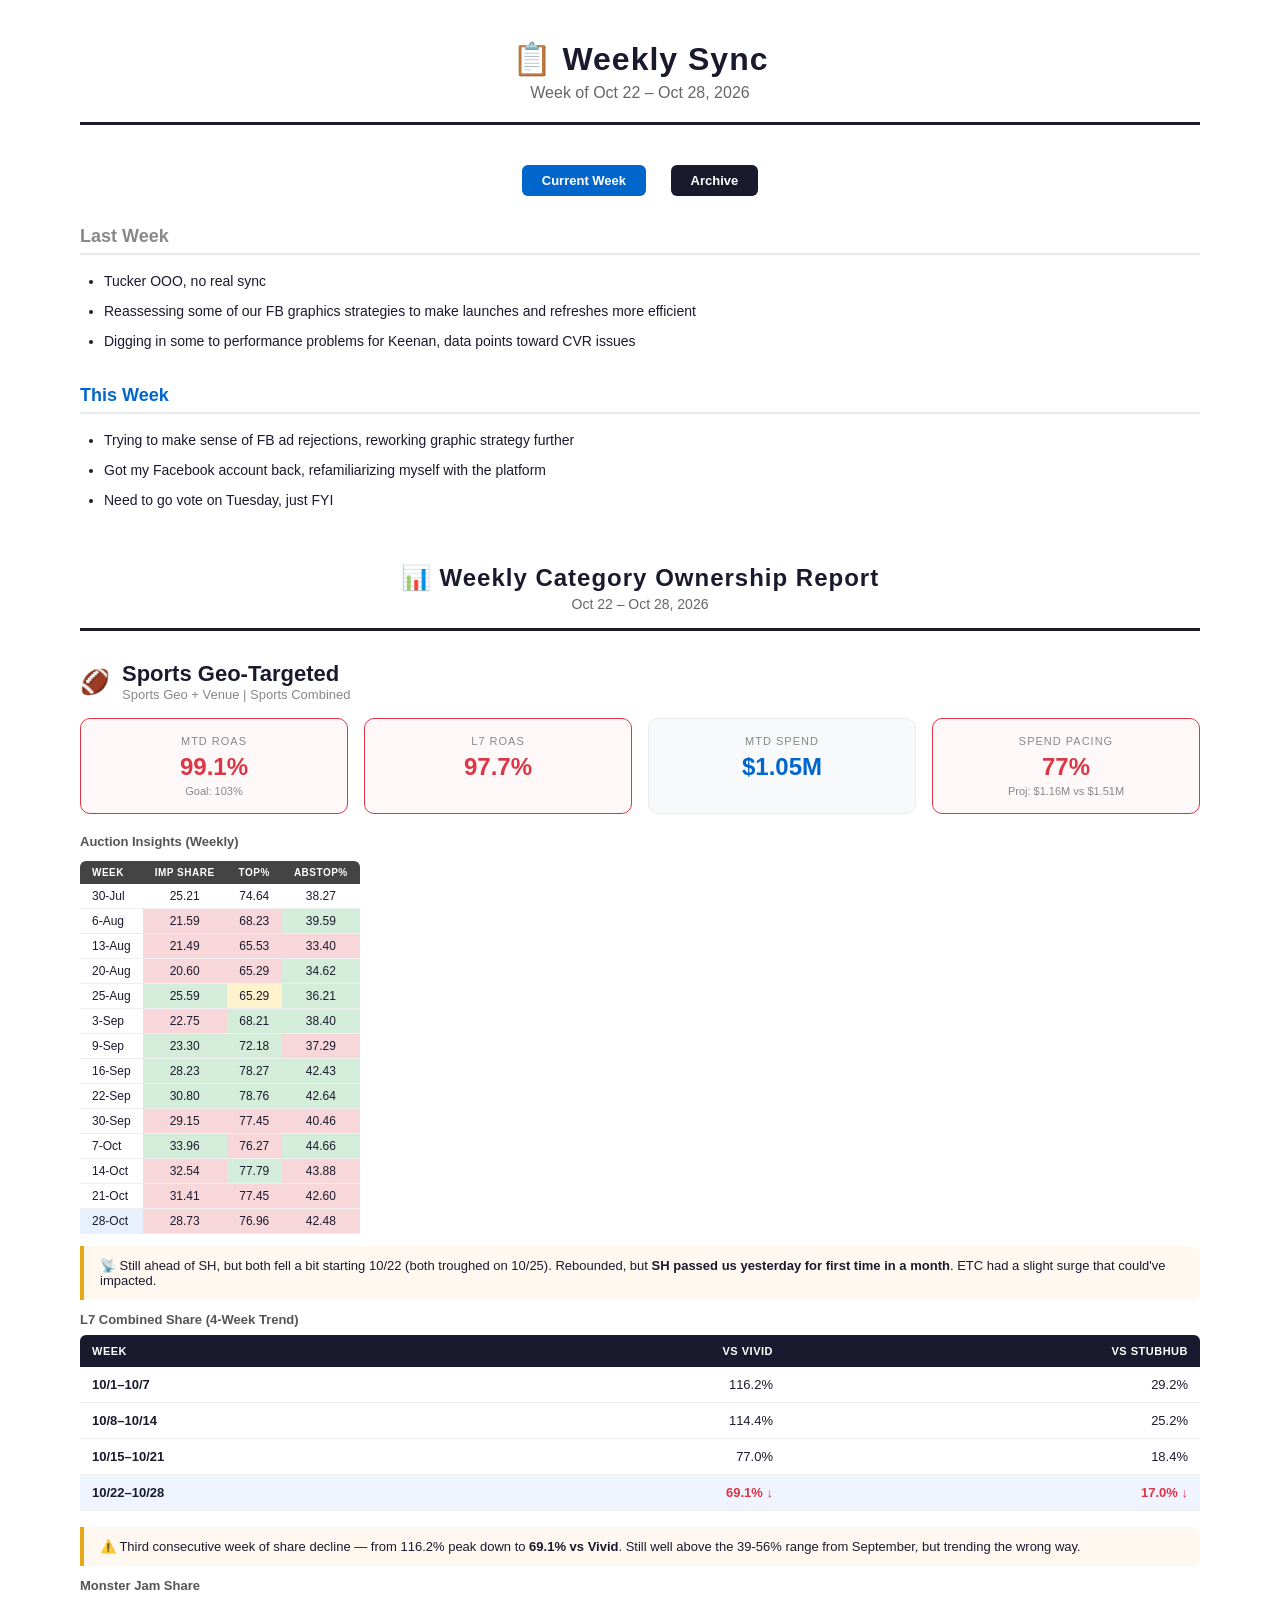
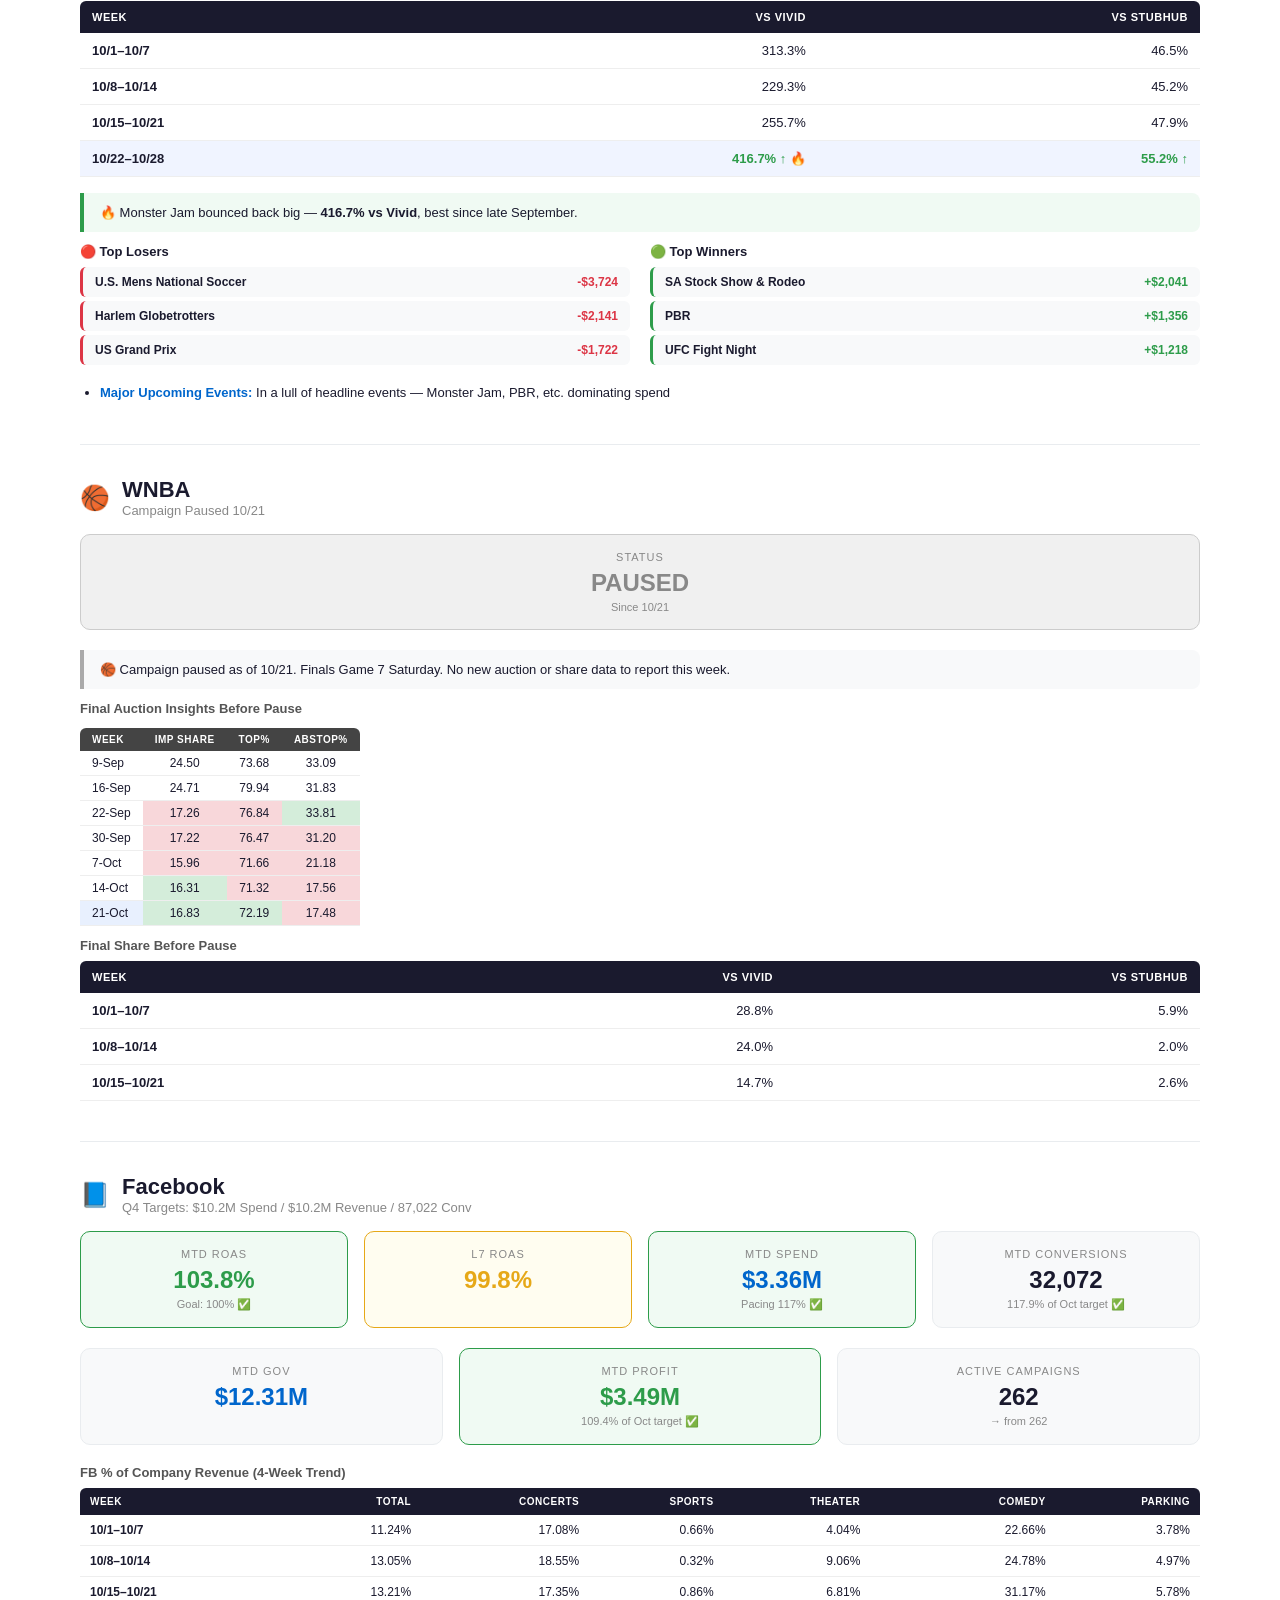
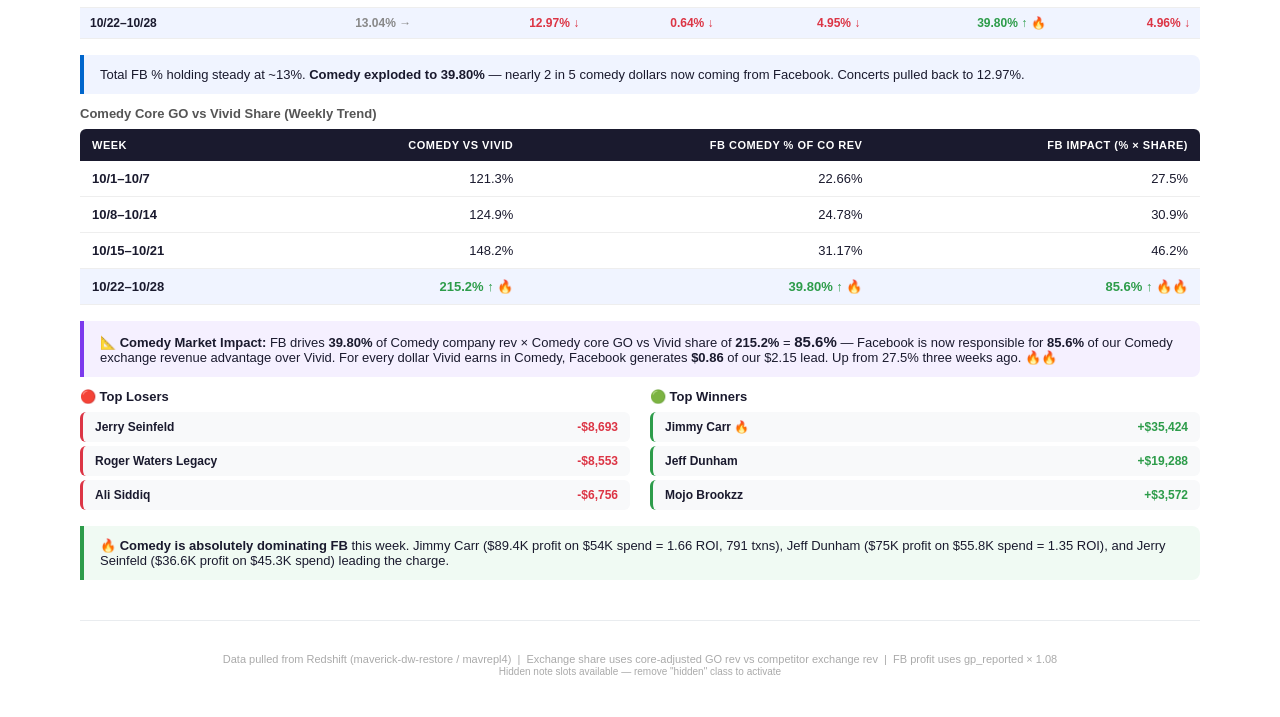
==== commit b9f86bc4: "week of 10/22-10/28" ====
--- a/index.html
+++ b/index.html
@@ -10,7 +10,7 @@
 
 <div class="page-header">
   <h1>📋 Weekly Sync</h1>
-  <div class="date">Week of Oct 15 – Oct 21, 2026</div>
+  <div class="date">Week of Oct 22 – Oct 28, 2026</div>
 </div>
 
 <div class="nav-bar">
@@ -23,21 +23,21 @@
   <div class="sync-section">
     <div class="sync-title last-week">Last Week</div>
     <ul class="sync-list">
-      <li>Launched Marpipe — first thing I've really been involved in with an external partner. Interesting to learn the landscape there and how the workflow goes.</li>
-      <li>Continuing FB budget testing/investigation. Building a budget calculator that should prove useful both for me and the other analysts.</li>
-      <li>Just trying to use Skye more and more, especially in learning new use cases and using it as a supplemental tool.</li>
-    </ul>
-  </div>
-
-  <div class="sync-section">
-    <div class="sync-title this-week">This Week</div>
-    <ul class="sync-list">
       <li>Tucker OOO, no real sync</li>
       <li>Reassessing some of our FB graphics strategies to make launches and refreshes more efficient</li>
       <li>Digging in some to performance problems for Keenan, data points toward CVR issues</li>
     </ul>
   </div>
 
+  <div class="sync-section">
+    <div class="sync-title this-week">This Week</div>
+    <ul class="sync-list">
+      <li>Trying to make sense of FB ad rejections, reworking graphic strategy further</li>
+      <li>Got my Facebook account back, refamiliarizing myself with the platform</li>
+      <li>Need to go vote on Tuesday, just FYI</li>
+    </ul>
+  </div>
+
   <div class="manual-note hidden"><!-- ✏️ Extra sync note slot 1 --></div>
   <div class="manual-note hidden"><!-- ✏️ Extra sync note slot 2 --></div>
 </div>
@@ -45,7 +45,7 @@
 <!-- ===================== OWNERSHIP REPORT DIVIDER ===================== -->
 <div class="section-divider">
   <h2>📊 Weekly Category Ownership Report</h2>
-  <div class="sub">Oct 15 – Oct 21, 2026</div>
+  <div class="sub">Oct 22 – Oct 28, 2026</div>
 </div>
 
 <!-- ===================== SPORTS GEO ===================== -->
@@ -61,21 +61,21 @@
   <div class="kpi-row">
     <div class="kpi-card target-miss">
       <div class="kpi-label">MTD ROAS</div>
-      <div class="kpi-value kpi-red">99.5%</div>
+      <div class="kpi-value kpi-red">99.1%</div>
       <div class="kpi-sub">Goal: 103%</div>
     </div>
     <div class="kpi-card target-miss">
       <div class="kpi-label">L7 ROAS</div>
-      <div class="kpi-value kpi-red">95.9%</div>
+      <div class="kpi-value kpi-red">97.7%</div>
     </div>
     <div class="kpi-card">
       <div class="kpi-label">MTD Spend</div>
-      <div class="kpi-value kpi-blue">$831.4K</div>
+      <div class="kpi-value kpi-blue">$1.05M</div>
     </div>
     <div class="kpi-card target-miss">
       <div class="kpi-label">Spend Pacing</div>
-      <div class="kpi-value kpi-red">81%</div>
-      <div class="kpi-sub">Proj: $1.23M vs $1.51M</div>
+      <div class="kpi-value kpi-red">77%</div>
+      <div class="kpi-sub">Proj: $1.16M vs $1.51M</div>
     </div>
   </div>
 
@@ -94,52 +94,57 @@
     <tr><td>30-Sep</td><td class="a-down">29.15</td><td class="a-down">77.45</td><td class="a-down">40.46</td></tr>
     <tr><td>7-Oct</td><td class="a-up">33.96</td><td class="a-down">76.27</td><td class="a-up">44.66</td></tr>
     <tr><td>14-Oct</td><td class="a-down">32.54</td><td class="a-up">77.79</td><td class="a-down">43.88</td></tr>
-    <tr class="auction-current"><td>21-Oct</td><td class="a-down">31.41</td><td class="a-down">77.45</td><td class="a-down">42.60</td></tr>
-  </table>
-
-  <div class="callout">
-    📡 Still ahead of SH in a <strong>two horse race</strong>. IS dipped slightly to 31.41%.
+    <tr><td>21-Oct</td><td class="a-down">31.41</td><td class="a-down">77.45</td><td class="a-down">42.60</td></tr>
+    <tr class="auction-current"><td>28-Oct</td><td class="a-down">28.73</td><td class="a-down">76.96</td><td class="a-down">42.48</td></tr>
+  </table>
+
+  <div class="callout callout-warn">
+    📡 Still ahead of SH, but both fell a bit starting 10/22 (both troughed on 10/25). Rebounded, but <strong>SH passed us yesterday for first time in a month</strong>. ETC had a slight surge that could've impacted.
   </div>
 
   <div class="share-label">L7 Combined Share (4-Week Trend)</div>
   <table>
     <tr><th>Week</th><th>vs Vivid</th><th>vs StubHub</th></tr>
-    <tr><td>9/23–9/30</td><td>88.5%</td><td>24.1%</td></tr>
     <tr><td>10/1–10/7</td><td>116.2%</td><td>29.2%</td></tr>
     <tr><td>10/8–10/14</td><td>114.4%</td><td>25.2%</td></tr>
-    <tr class="current-week"><td>10/15–10/21</td><td class="trend-down">77.0% ↓</td><td class="trend-down">18.4% ↓</td></tr>
+    <tr><td>10/15–10/21</td><td>77.0%</td><td>18.4%</td></tr>
+    <tr class="current-week"><td>10/22–10/28</td><td class="trend-down">69.1% ↓</td><td class="trend-down">17.0% ↓</td></tr>
   </table>
 
   <div class="callout callout-warn">
-    ⚠️ Share dropped back below 100% vs Vivid after two weeks above. Pulled back to 77.0% — still up from the 39-56% range in September.
+    ⚠️ Third consecutive week of share decline — from 116.2% peak down to <strong>69.1% vs Vivid</strong>. Still well above the 39-56% range from September, but trending the wrong way.
   </div>
 
   <div class="share-label">Monster Jam Share</div>
   <table>
     <tr><th>Week</th><th>vs Vivid</th><th>vs StubHub</th></tr>
-    <tr><td>9/23–9/30</td><td>429.4%</td><td>56.8%</td></tr>
     <tr><td>10/1–10/7</td><td>313.3%</td><td>46.5%</td></tr>
     <tr><td>10/8–10/14</td><td>229.3%</td><td>45.2%</td></tr>
-    <tr class="current-week"><td>10/15–10/21</td><td class="trend-up">255.7% ↑</td><td class="trend-up">47.9% ↑</td></tr>
-  </table>
+    <tr><td>10/15–10/21</td><td>255.7%</td><td>47.9%</td></tr>
+    <tr class="current-week"><td>10/22–10/28</td><td class="trend-up">416.7% ↑ 🔥</td><td class="trend-up">55.2% ↑</td></tr>
+  </table>
+
+  <div class="callout callout-good">
+    🔥 Monster Jam bounced back big — <strong>416.7% vs Vivid</strong>, best since late September.
+  </div>
 
   <div class="winners-losers">
     <div class="wl-col">
       <div class="wl-title">🔴 Top Losers</div>
-      <div class="wl-item loser"><span class="wl-name">Savannah Bananas</span><span class="wl-pnl" style="color:#dc3545">-$4,805</span></div>
-      <div class="wl-item loser"><span class="wl-name">Angola Prison Rodeo</span><span class="wl-pnl" style="color:#dc3545">-$1,940</span></div>
-      <div class="wl-item loser"><span class="wl-name">Kentucky Derby</span><span class="wl-pnl" style="color:#dc3545">-$1,222</span></div>
+      <div class="wl-item loser"><span class="wl-name">U.S. Mens National Soccer</span><span class="wl-pnl" style="color:#dc3545">-$3,724</span></div>
+      <div class="wl-item loser"><span class="wl-name">Harlem Globetrotters</span><span class="wl-pnl" style="color:#dc3545">-$2,141</span></div>
+      <div class="wl-item loser"><span class="wl-name">US Grand Prix</span><span class="wl-pnl" style="color:#dc3545">-$1,722</span></div>
     </div>
     <div class="wl-col">
       <div class="wl-title">🟢 Top Winners</div>
-      <div class="wl-item winner"><span class="wl-name">National Finals Rodeo</span><span class="wl-pnl" style="color:#2d9c4a">+$1,006</span></div>
-      <div class="wl-item winner"><span class="wl-name">Hot Wheels Stunt Show</span><span class="wl-pnl" style="color:#2d9c4a">+$829</span></div>
-      <div class="wl-item winner"><span class="wl-name">PBR</span><span class="wl-pnl" style="color:#2d9c4a">+$789</span></div>
+      <div class="wl-item winner"><span class="wl-name">SA Stock Show & Rodeo</span><span class="wl-pnl" style="color:#2d9c4a">+$2,041</span></div>
+      <div class="wl-item winner"><span class="wl-name">PBR</span><span class="wl-pnl" style="color:#2d9c4a">+$1,356</span></div>
+      <div class="wl-item winner"><span class="wl-name">UFC Fight Night</span><span class="wl-pnl" style="color:#2d9c4a">+$1,218</span></div>
     </div>
   </div>
 
   <ul class="bullet-list">
-    <li><span class="highlight">Major Upcoming Events:</span> Light push for F1 this weekend</li>
+    <li><span class="highlight">Major Upcoming Events:</span> In a lull of headline events — Monster Jam, PBR, etc. dominating spend</li>
   </ul>
 
   <div class="manual-note hidden"><!-- ✏️ Extra note slot 1 --></div>
@@ -154,41 +159,27 @@
     <span class="section-icon">🏀</span>
     <div>
       <div class="section-title">WNBA</div>
-      <div class="section-subtitle">Finals — Monitoring for Pause</div>
+      <div class="section-subtitle">Campaign Paused 10/21</div>
     </div>
   </div>
 
   <div class="kpi-row">
-    <div class="kpi-card target-miss">
-      <div class="kpi-label">MTD ROAS</div>
-      <div class="kpi-value kpi-red">91.9%</div>
-      <div class="kpi-sub">Goal: 100%</div>
-    </div>
-    <div class="kpi-card target-hit">
-      <div class="kpi-label">L7 ROAS</div>
-      <div class="kpi-value kpi-green">102.5%</div>
-    </div>
-    <div class="kpi-card">
-      <div class="kpi-label">MTD Spend</div>
-      <div class="kpi-value kpi-blue">$33.3K</div>
-    </div>
-    <div class="kpi-card">
-      <div class="kpi-label">Pacing For</div>
-      <div class="kpi-value">$49.1K/mo</div>
-    </div>
-  </div>
-
-  <div class="share-label">Auction Insights (Weekly)</div>
+    <div class="kpi-card" style="background: #f0f0f0; border-color: #ccc;">
+      <div class="kpi-label">STATUS</div>
+      <div class="kpi-value" style="color: #888;">PAUSED</div>
+      <div class="kpi-sub">Since 10/21</div>
+    </div>
+  </div>
+
+  <div class="callout callout-gray">
+    🏀 Campaign paused as of 10/21. Finals Game 7 Saturday. No new auction or share data to report this week.
+  </div>
+
+  <div class="share-label">Final Auction Insights Before Pause</div>
   <table class="auction-table">
     <tr><th>Week</th><th>Imp Share</th><th>Top%</th><th>AbsTop%</th></tr>
-    <tr><td>30-Jul</td><td>25.21</td><td>74.64</td><td>38.27</td></tr>
-    <tr><td>6-Aug</td><td class="a-down">20.92</td><td class="a-down">69.42</td><td class="a-down">34.62</td></tr>
-    <tr><td>13-Aug</td><td class="a-down">17.26</td><td class="a-down">68.64</td><td class="a-down">33.11</td></tr>
-    <tr><td>20-Aug</td><td class="a-up">17.35</td><td class="a-down">67.84</td><td class="a-up">33.73</td></tr>
-    <tr><td>25-Aug</td><td class="a-up">19.21</td><td class="a-down">67.63</td><td class="a-up">34.54</td></tr>
-    <tr><td>3-Sep</td><td class="a-down">18.14</td><td class="a-down">67.39</td><td class="a-down">32.55</td></tr>
-    <tr><td>9-Sep</td><td class="a-up">24.50</td><td class="a-up">73.68</td><td class="a-up">33.09</td></tr>
-    <tr><td>16-Sep</td><td class="a-up">24.71</td><td class="a-up">79.94</td><td class="a-down">31.83</td></tr>
+    <tr><td>9-Sep</td><td>24.50</td><td>73.68</td><td>33.09</td></tr>
+    <tr><td>16-Sep</td><td>24.71</td><td>79.94</td><td>31.83</td></tr>
     <tr><td>22-Sep</td><td class="a-down">17.26</td><td class="a-down">76.84</td><td class="a-up">33.81</td></tr>
     <tr><td>30-Sep</td><td class="a-down">17.22</td><td class="a-down">76.47</td><td class="a-down">31.20</td></tr>
     <tr><td>7-Oct</td><td class="a-down">15.96</td><td class="a-down">71.66</td><td class="a-down">21.18</td></tr>
@@ -196,37 +187,13 @@
     <tr class="auction-current"><td>21-Oct</td><td class="a-up">16.83</td><td class="a-up">72.19</td><td class="a-down">17.48</td></tr>
   </table>
 
-  <div class="callout callout-warn">
-    📡 In the thick of it as <strong>SH dominates</strong>. IS ticked up slightly but AbsTop% still at rock bottom (17.48%).
-  </div>
-
-  <div class="share-label">L7 Share (4-Week Trend)</div>
+  <div class="share-label">Final Share Before Pause</div>
   <table>
     <tr><th>Week</th><th>vs Vivid</th><th>vs StubHub</th></tr>
-    <tr><td>9/23–9/30</td><td>36.2%</td><td>9.1%</td></tr>
     <tr><td>10/1–10/7</td><td>28.8%</td><td>5.9%</td></tr>
     <tr><td>10/8–10/14</td><td>24.0%</td><td>2.0%</td></tr>
-    <tr class="current-week"><td>10/15–10/21</td><td class="trend-down">14.7% ↓</td><td class="trend-up">2.6% ↑</td></tr>
-  </table>
-
-  <div class="callout callout-warn">
-    ⚠️ vs Vivid hit a new low at <strong>14.7%</strong>. Only 2 teams active — Atlanta Dream profitable, Valkyries losing. Finals now, going to pause.
-  </div>
-
-  <div class="winners-losers">
-    <div class="wl-col">
-      <div class="wl-title">🔴 Top Losers</div>
-      <div class="wl-item loser"><span class="wl-name">Golden State Valkyries</span><span class="wl-pnl" style="color:#dc3545">-$2,209</span></div>
-    </div>
-    <div class="wl-col">
-      <div class="wl-title">🟢 Top Winners</div>
-      <div class="wl-item winner"><span class="wl-name">Atlanta Dream</span><span class="wl-pnl" style="color:#2d9c4a">+$1,692</span></div>
-    </div>
-  </div>
-
-  <ul class="bullet-list">
-    <li><span class="highlight">Major Upcoming Events:</span> Finals now, going to pause. Go Valks.</li>
-  </ul>
+    <tr><td>10/15–10/21</td><td>14.7%</td><td>2.6%</td></tr>
+  </table>
 
   <div class="manual-note hidden"><!-- ✏️ Extra note slot 1 --></div>
   <div class="manual-note hidden"><!-- ✏️ Extra note slot 2 --></div>
@@ -247,53 +214,53 @@
   <div class="kpi-row">
     <div class="kpi-card target-hit">
       <div class="kpi-label">MTD ROAS</div>
-      <div class="kpi-value kpi-green">105.4%</div>
+      <div class="kpi-value kpi-green">103.8%</div>
       <div class="kpi-sub">Goal: 100% ✅</div>
     </div>
-    <div class="kpi-card target-hit">
+    <div class="kpi-card target-close">
       <div class="kpi-label">L7 ROAS</div>
-      <div class="kpi-value kpi-green">101.8%</div>
+      <div class="kpi-value kpi-yellow">99.8%</div>
     </div>
     <div class="kpi-card target-hit">
       <div class="kpi-label">MTD Spend</div>
-      <div class="kpi-value kpi-blue">$2.40M</div>
-      <div class="kpi-sub">Pacing 111% ✅</div>
+      <div class="kpi-value kpi-blue">$3.36M</div>
+      <div class="kpi-sub">Pacing 117% ✅</div>
     </div>
     <div class="kpi-card">
       <div class="kpi-label">MTD Conversions</div>
-      <div class="kpi-value">23,018</div>
-      <div class="kpi-sub">84.7% of Oct target</div>
+      <div class="kpi-value">32,072</div>
+      <div class="kpi-sub">117.9% of Oct target ✅</div>
     </div>
   </div>
 
   <div class="kpi-row">
     <div class="kpi-card">
       <div class="kpi-label">MTD GOV</div>
-      <div class="kpi-value kpi-blue">$9.08M</div>
-    </div>
-    <div class="kpi-card">
+      <div class="kpi-value kpi-blue">$12.31M</div>
+    </div>
+    <div class="kpi-card target-hit">
       <div class="kpi-label">MTD Profit</div>
-      <div class="kpi-value kpi-green">$2.53M</div>
-      <div class="kpi-sub">79.3% of Oct target</div>
+      <div class="kpi-value kpi-green">$3.49M</div>
+      <div class="kpi-sub">109.4% of Oct target ✅</div>
     </div>
     <div class="kpi-card">
       <div class="kpi-label">Active Campaigns</div>
       <div class="kpi-value">262</div>
-      <div class="kpi-sub">↑ from 214</div>
+      <div class="kpi-sub">→ from 262</div>
     </div>
   </div>
 
   <div class="share-label">FB % of Company Revenue (4-Week Trend)</div>
   <table class="fb-pct-table">
     <tr><th>Week</th><th>Total</th><th>Concerts</th><th>Sports</th><th>Theater</th><th>Comedy</th><th>Parking</th></tr>
-    <tr><td>9/23–9/30</td><td>9.39%</td><td>13.87%</td><td>0.67%</td><td>3.55%</td><td>19.32%</td><td>3.86%</td></tr>
     <tr><td>10/1–10/7</td><td>11.24%</td><td>17.08%</td><td>0.66%</td><td>4.04%</td><td>22.66%</td><td>3.78%</td></tr>
     <tr><td>10/8–10/14</td><td>13.05%</td><td>18.55%</td><td>0.32%</td><td>9.06%</td><td>24.78%</td><td>4.97%</td></tr>
-    <tr class="current-week"><td>10/15–10/21</td><td class="trend-up">13.21% ↑</td><td class="trend-down">17.35% ↓</td><td class="trend-up">0.86% ↑</td><td class="trend-down">6.81% ↓</td><td class="trend-up">31.17% ↑</td><td class="trend-up">5.78% ↑</td></tr>
+    <tr><td>10/15–10/21</td><td>13.21%</td><td>17.35%</td><td>0.86%</td><td>6.81%</td><td>31.17%</td><td>5.78%</td></tr>
+    <tr class="current-week"><td>10/22–10/28</td><td class="trend-flat">13.04% →</td><td class="trend-down">12.97% ↓</td><td class="trend-down">0.64% ↓</td><td class="trend-down">4.95% ↓</td><td class="trend-up">39.80% ↑ 🔥</td><td class="trend-down">4.96% ↓</td></tr>
   </table>
 
   <div class="callout">
-    Total FB % hit another new high at <strong>13.21%</strong>. <strong>Comedy exploded to 31.17%</strong> — nearly 1 in 3 comedy dollars coming from FB. Sports also ticked up to 0.86%.
+    Total FB % holding steady at ~13%. <strong>Comedy exploded to 39.80%</strong> — nearly 2 in 5 comedy dollars now coming from Facebook. Concerts pulled back to 12.97%.
   </div>
 
   <div class="share-label">Comedy Core GO vs Vivid Share (Weekly Trend)</div>
@@ -301,32 +268,34 @@
     <tr><th>Week</th><th>Comedy vs Vivid</th><th>FB Comedy % of Co Rev</th><th>FB Impact (% × Share)</th></tr>
     <tr><td>10/1–10/7</td><td>121.3%</td><td>22.66%</td><td>27.5%</td></tr>
     <tr><td>10/8–10/14</td><td>124.9%</td><td>24.78%</td><td>30.9%</td></tr>
-    <tr class="current-week"><td>10/15–10/21</td><td class="trend-up">148.2% ↑</td><td class="trend-up">31.17% ↑</td><td class="trend-up">46.2% ↑</td></tr>
+    <tr><td>10/15–10/21</td><td>148.2%</td><td>31.17%</td><td>46.2%</td></tr>
+    <tr class="current-week"><td>10/22–10/28</td><td class="trend-up">215.2% ↑ 🔥</td><td class="trend-up">39.80% ↑ 🔥</td><td class="trend-up">85.6% ↑ 🔥🔥</td></tr>
   </table>
 
   <div class="callout callout-purple">
     📐 <strong>Comedy Market Impact:</strong>
-    FB drives <strong>31.17%</strong> of Comedy company rev &times; Comedy core GO vs Vivid share of <strong>148.2%</strong>
-    = <strong style="font-size: 15px;">46.2%</strong> — Facebook alone accounts for nearly <strong>half</strong> of our Comedy exchange revenue advantage over Vivid. Up from 27.5% two weeks ago. 🔥
-  </div>
-
-  <div class="winners-losers">
+    FB drives <strong>39.80%</strong> of Comedy company rev &times; Comedy core GO vs Vivid share of <strong>215.2%</strong>
+    = <strong style="font-size: 15px;">85.6%</strong> — Facebook is now responsible for <strong>85.6%</strong> of our Comedy exchange revenue advantage over Vivid.
+    For every dollar Vivid earns in Comedy, Facebook generates <strong>$0.86</strong> of our $2.15 lead. Up from 27.5% three weeks ago. 🔥🔥
+  </div>
+
+ <div class="winners-losers">
     <div class="wl-col">
       <div class="wl-title">🔴 Top Losers</div>
-      <div class="wl-item loser"><span class="wl-name">Roger Waters Legacy</span><span class="wl-pnl" style="color:#dc3545">-$12,590</span></div>
-      <div class="wl-item loser"><span class="wl-name">Zach Bryan</span><span class="wl-pnl" style="color:#dc3545">-$12,112</span></div>
-      <div class="wl-item loser"><span class="wl-name">Dancing with the Stars</span><span class="wl-pnl" style="color:#dc3545">-$7,172</span></div>
+      <div class="wl-item loser"><span class="wl-name">Jerry Seinfeld</span><span class="wl-pnl" style="color:#dc3545">-$8,693</span></div>
+      <div class="wl-item loser"><span class="wl-name">Roger Waters Legacy</span><span class="wl-pnl" style="color:#dc3545">-$8,553</span></div>
+      <div class="wl-item loser"><span class="wl-name">Ali Siddiq</span><span class="wl-pnl" style="color:#dc3545">-$6,756</span></div>
     </div>
     <div class="wl-col">
       <div class="wl-title">🟢 Top Winners</div>
-      <div class="wl-item winner"><span class="wl-name">Matchbox Twenty 🔥</span><span class="wl-pnl" style="color:#2d9c4a">+$25,168</span></div>
-      <div class="wl-item winner"><span class="wl-name">Jerry Seinfeld</span><span class="wl-pnl" style="color:#2d9c4a">+$5,141</span></div>
-      <div class="wl-item winner"><span class="wl-name">Jimmy O Yang</span><span class="wl-pnl" style="color:#2d9c4a">+$2,315</span></div>
+      <div class="wl-item winner"><span class="wl-name">Jimmy Carr 🔥</span><span class="wl-pnl" style="color:#2d9c4a">+$35,424</span></div>
+      <div class="wl-item winner"><span class="wl-name">Jeff Dunham</span><span class="wl-pnl" style="color:#2d9c4a">+$19,288</span></div>
+      <div class="wl-item winner"><span class="wl-name">Mojo Brookzz</span><span class="wl-pnl" style="color:#2d9c4a">+$3,572</span></div>
     </div>
   </div>
 
   <div class="callout callout-good">
-    🔥 <strong>Matchbox Twenty</strong> is the week's star — $61.4K profit on $36.2K spend (1.69 ROI, 674 txns). Roger Waters Legacy flipped to top loser after weeks of dominance. <strong>48 new campaigns launched</strong> (214 → 262).
+    🔥 <strong>Comedy is absolutely dominating FB</strong> this week. Jimmy Carr ($89.4K profit on $54K spend = 1.66 ROI, 791 txns), Jeff Dunham ($75K profit on $55.8K spend = 1.35 ROI), and Jerry Seinfeld ($36.6K profit on $45.3K spend) leading the charge.
   </div>
 
   <div class="manual-note hidden"><!-- ✏️ Extra note slot 1 --></div>
